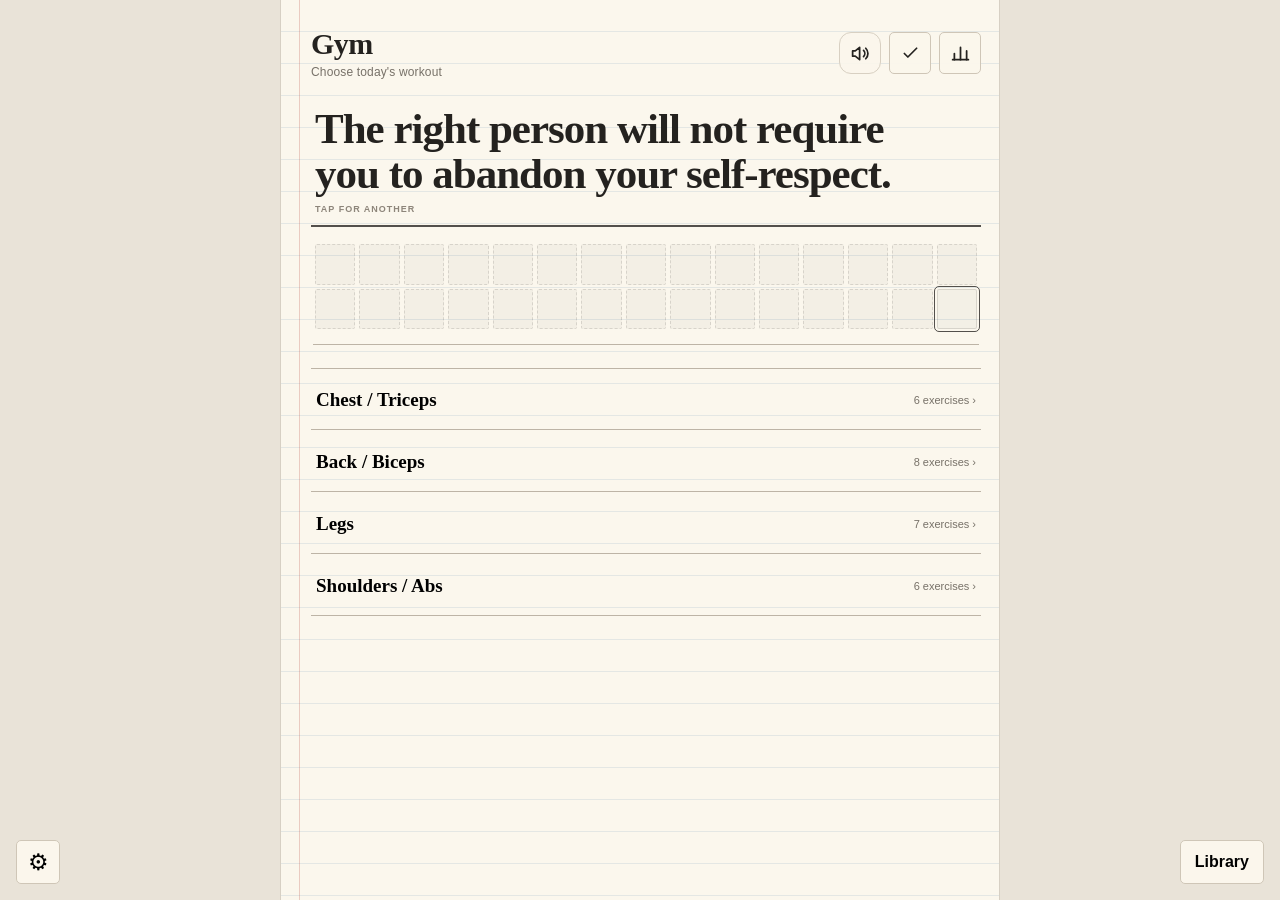
==== legacy.html @ 448a0364 "Preserve current app as legacy base" ====
<!DOCTYPE html>
<html lang="en">
<head>
  <link rel="apple-touch-icon" href="apple-touch-icon.png">
  <meta charset="UTF-8" />
  <meta name="viewport" content="width=device-width, initial-scale=1, viewport-fit=cover" />
  <meta name="apple-mobile-web-app-capable" content="yes" />
  <meta name="apple-mobile-web-app-status-bar-style" content="default" />
  <meta name="theme-color" content="#f7f1e5" />
  <title>Gym Tracker</title>
  <style>
    :root {
      --bg: #f5f5f7;
      --card: #ffffff;
      --text: #171717;
      --muted: #757575;
      --line: #dedede;
      --accent: #171717;
      --soft: #f0f0f2;
      --danger: #b42318;
      --good: #166534;
      --good-bg: #f0fdf4;
      --warn-bg: #fff8e7;
      --warn: #8a5a00;
      --radius: 16px;
      --safe-bottom: env(safe-area-inset-bottom, 0px);
    }

    * { box-sizing: border-box; }
    html, body { margin: 0; min-height: 100%; background: var(--bg); color: var(--text); font-family: -apple-system, BlinkMacSystemFont, "Segoe UI", Roboto, Arial, sans-serif; }
    button, input { font: inherit; }
    button { -webkit-tap-highlight-color: transparent; }

    .app { width: min(100%, 720px); margin: 0 auto; min-height: 100vh; padding: 24px 16px calc(96px + var(--safe-bottom)); }
    .header { display: flex; align-items: center; gap: 12px; margin-bottom: 22px; }
    .header h1 { font-size: 28px; line-height: 1.1; margin: 0; font-weight: 750; letter-spacing: -0.5px; }
    .back-btn { border: 0; background: transparent; width: 40px; height: 40px; padding: 0; border-radius: 12px; font-size: 27px; cursor: pointer; }
    .subtitle { color: var(--muted); margin: 5px 0 0; font-size: 14px; }

    .day-list { display: grid; grid-template-columns: 1fr; gap: 12px; }
    .day-btn { width: 100%; min-height: 72px; border: 1px solid var(--line); background: var(--card); border-radius: var(--radius); padding: 18px; text-align: left; cursor: pointer; box-shadow: 0 1px 2px rgba(0,0,0,.035); display: flex; justify-content: space-between; align-items: center; gap: 12px; }
    .day-btn:active { transform: scale(.995); }
    .day-name { font-size: 18px; font-weight: 700; }
    .day-count { font-size: 13px; color: var(--muted); white-space: nowrap; }

    .exercise-card { background: var(--card); border: 1px solid var(--line); border-radius: var(--radius); margin-bottom: 14px; overflow: hidden; box-shadow: 0 1px 2px rgba(0,0,0,.03); }
    .exercise-head { padding: 14px 14px 10px; display: flex; justify-content: space-between; align-items: flex-start; gap: 10px; }
    .exercise-title { font-weight: 750; font-size: 16px; }
    .exercise-meta { color: var(--muted); font-size: 12px; margin-top: 4px; line-height: 1.35; }
    .info-btn { border: 1px solid var(--line); background: #fafafa; color: var(--text); width: 32px; height: 32px; border-radius: 10px; font-weight: 750; cursor: pointer; flex: 0 0 auto; }

    .suggestion { margin: 0 12px 12px; border-radius: 12px; padding: 10px 11px; border: 1px solid #d9e6dc; background: var(--good-bg); }
    .suggestion.warn { background: var(--warn-bg); border-color: #f0dfad; }
    .suggestion-title { font-size: 11px; text-transform: uppercase; letter-spacing: .35px; font-weight: 800; color: var(--good); margin-bottom: 4px; }
    .suggestion.warn .suggestion-title { color: var(--warn); }
    .suggestion-main { font-size: 14px; font-weight: 750; line-height: 1.35; }
    .suggestion-note { font-size: 12px; color: var(--muted); margin-top: 4px; line-height: 1.35; }

    .last-session { margin: -2px 12px 10px; display: flex; align-items: center; gap: 7px; min-width: 0; }
    .last-session-label { flex: 0 0 auto; color: var(--muted); font-size: 10px; font-weight: 750; white-space: nowrap; }
    .last-session-sets { display: flex; gap: 5px; min-width: 0; overflow-x: auto; scrollbar-width: none; padding: 1px 0; }
    .last-session-sets::-webkit-scrollbar { display: none; }
    .last-set-chip { flex: 0 0 auto; display: inline-flex; align-items: center; gap: 4px; min-height: 25px; padding: 3px 7px; border: 1px solid var(--line); border-radius: 8px; background: #fafafa; font-size: 11px; color: #555; white-space: nowrap; }
    .last-set-number { color: var(--muted); font-size: 9px; font-weight: 800; }
    .last-set-value { font-weight: 700; color: var(--text); }
    .last-mini-flag { font-size: 8px; font-weight: 850; color: var(--muted); }
    .last-mini-flag.failure { color: var(--accent); }
    .last-mini-flag.dropset { color: #555; }

    .set-table { width: 100%; border-collapse: collapse; table-layout: fixed; }
    .set-table th, .set-table td { border-top: 1px solid var(--line); padding: 8px 6px; text-align: center; vertical-align: middle; }
    .set-table th { color: var(--muted); font-size: 11px; font-weight: 650; background: #fafafa; text-transform: uppercase; letter-spacing: .3px; }
    .set-number { width: 44px; color: var(--muted); font-size: 14px; }
    .flags-col { width: 118px; }
    .set-input { width: 100%; min-width: 0; height: 39px; border: 1px solid var(--line); border-radius: 10px; background: #fff; padding: 7px 8px; text-align: center; outline: none; font-size: 16px; }
    .set-input:focus { border-color: #8c8c8c; }
    .set-flags { display: flex; justify-content: center; gap: 5px; }
    .flag-btn { width: 42px; height: 36px; border-radius: 10px; border: 1px solid var(--line); background: white; color: var(--muted); font-size: 11px; font-weight: 800; cursor: pointer; padding: 0; }
    .flag-btn.active { background: var(--accent); border-color: var(--accent); color: white; }
    .dropset-btn.active { background: #555; border-color: #555; }
    .exercise-footer { display: flex; gap: 8px; padding: 10px 12px 12px; border-top: 1px solid var(--line); }
    .add-set-btn { border: 1px solid var(--line); background: #fafafa; border-radius: 11px; padding: 9px 12px; font-weight: 700; cursor: pointer; }
    .remove-set-btn { border: 0; background: transparent; color: var(--muted); border-radius: 10px; padding: 9px 10px; cursor: pointer; }

    .finish-btn { width: 100%; border: 0; background: var(--accent); color: white; border-radius: 14px; min-height: 50px; font-weight: 800; margin: 4px 0 16px; cursor: pointer; }
    .finish-note { text-align: center; color: var(--muted); font-size: 12px; margin: -6px 8px 16px; }

    .settings-fab { position: fixed; left: max(16px, env(safe-area-inset-left)); bottom: calc(16px + var(--safe-bottom)); width: 48px; height: 48px; border-radius: 15px; border: 1px solid var(--line); background: rgba(255,255,255,.94); backdrop-filter: blur(8px); font-size: 23px; cursor: pointer; box-shadow: 0 4px 18px rgba(0,0,0,.08); z-index: 20; }
    .library-fab { position: fixed; right: max(16px, env(safe-area-inset-right)); bottom: calc(16px + var(--safe-bottom)); height: 48px; border-radius: 15px; border: 1px solid var(--line); background: rgba(255,255,255,.94); backdrop-filter: blur(8px); padding: 0 14px; font-weight: 750; cursor: pointer; box-shadow: 0 4px 18px rgba(0,0,0,.08); z-index: 20; }

    .modal-backdrop { position: fixed; inset: 0; background: rgba(0,0,0,.28); display: none; align-items: flex-end; justify-content: center; z-index: 50; }
    .modal-backdrop.open { display: flex; }
    .modal { width: min(100%, 720px); max-height: 88vh; overflow: auto; background: var(--bg); border-radius: 24px 24px 0 0; padding: 18px 16px calc(24px + var(--safe-bottom)); box-shadow: 0 -8px 30px rgba(0,0,0,.16); }
    .modal-head { display: flex; justify-content: space-between; align-items: center; gap: 12px; margin-bottom: 16px; }
    .modal h2 { margin: 0; font-size: 22px; }
    .close-btn { border: 1px solid var(--line); background: white; width: 38px; height: 38px; border-radius: 12px; font-size: 20px; cursor: pointer; }

    .settings-card { background: white; border: 1px solid var(--line); border-radius: var(--radius); padding: 12px; margin-bottom: 12px; }
    .settings-row { display: flex; gap: 8px; align-items: center; margin-bottom: 8px; }
    .settings-row:last-child { margin-bottom: 0; }
    .settings-input { flex: 1; min-width: 0; height: 42px; border: 1px solid var(--line); border-radius: 11px; padding: 8px 10px; font-size: 16px; outline: none; }
    .settings-number { width: 82px; flex: 0 0 82px; }
    .small-btn, .primary-btn, .danger-btn { border-radius: 11px; min-height: 40px; padding: 8px 12px; cursor: pointer; font-weight: 700; }
    .small-btn { border: 1px solid var(--line); background: #fafafa; }
    .primary-btn { width: 100%; border: 0; background: var(--accent); color: white; margin-top: 4px; }
    .danger-btn { border: 1px solid #f0c7c2; color: var(--danger); background: #fff7f6; }
    .exercise-settings { margin-left: 12px; padding-left: 12px; border-left: 2px solid #ededed; margin-top: 8px; }
    .section-label { color: var(--muted); font-size: 12px; font-weight: 700; margin: 10px 0 7px; text-transform: uppercase; letter-spacing: .35px; }
    .empty { background: white; border: 1px dashed #cfcfcf; border-radius: var(--radius); text-align: center; color: var(--muted); padding: 30px 18px; }

    .library-search { width: 100%; height: 44px; border: 1px solid var(--line); border-radius: 12px; background: white; padding: 9px 12px; font-size: 16px; margin-bottom: 12px; outline: none; }
    .library-list { display: grid; gap: 8px; }
    .library-item { border: 1px solid var(--line); background: white; border-radius: 13px; padding: 12px; cursor: pointer; text-align: left; }
    .library-item-name { font-weight: 750; font-size: 15px; }
    .library-item-meta { color: var(--muted); font-size: 12px; margin-top: 3px; line-height: 1.35; }
    .detail-card { background: white; border: 1px solid var(--line); border-radius: var(--radius); padding: 14px; margin-bottom: 10px; }
    .detail-label { color: var(--muted); font-size: 11px; font-weight: 800; text-transform: uppercase; letter-spacing: .35px; margin-bottom: 4px; }
    .detail-value { font-size: 15px; line-height: 1.4; }
    .evidence-note { color: var(--muted); font-size: 12px; line-height: 1.45; margin-top: 8px; }

    .exercise-actions { display: flex; gap: 6px; flex: 0 0 auto; }
    .chart-btn { border: 1px solid var(--line); background: #fafafa; color: var(--text); height: 32px; border-radius: 10px; font-weight: 750; cursor: pointer; padding: 0 9px; font-size: 12px; }
    .strength-stats { display: grid; grid-template-columns: repeat(3, 1fr); gap: 8px; margin-bottom: 12px; }
    .strength-stat { background: white; border: 1px solid var(--line); border-radius: 13px; padding: 10px; min-width: 0; }
    .strength-stat-label { color: var(--muted); font-size: 10px; font-weight: 800; text-transform: uppercase; letter-spacing: .3px; margin-bottom: 4px; }
    .strength-stat-value { font-size: 18px; font-weight: 800; line-height: 1.15; }
    .strength-stat-sub { color: var(--muted); font-size: 11px; margin-top: 3px; }
    .strength-positive { color: var(--good); }
    .strength-negative { color: var(--danger); }
    .chart-card { background: white; border: 1px solid var(--line); border-radius: var(--radius); padding: 12px; overflow: hidden; }
    .chart-wrap { width: 100%; overflow: hidden; }
    .strength-svg { width: 100%; height: auto; display: block; }
    .chart-grid { stroke: #e8e8e8; stroke-width: 1; }
    .chart-axis-text { fill: #777; font-size: 11px; }
    .chart-line { fill: none; stroke: #171717; stroke-width: 3; stroke-linecap: round; stroke-linejoin: round; }
    .chart-dot { fill: #fff; stroke: #171717; stroke-width: 2.5; }
    .chart-dot.latest { fill: #171717; }
    .chart-note { color: var(--muted); font-size: 12px; line-height: 1.45; margin-top: 10px; }
    .history-mini { margin-top: 10px; display: grid; gap: 6px; }
    .history-row { display: flex; justify-content: space-between; gap: 10px; font-size: 12px; border-top: 1px solid #ededed; padding-top: 7px; }
    .history-row span:last-child { font-weight: 700; text-align: right; }

    .home-header { justify-content: space-between; }
    .home-actions { display: flex; align-items: center; gap: 8px; flex: 0 0 auto; }
    .home-icon-btn, .volume-icon-btn { flex: 0 0 auto; width: 42px; height: 42px; border: 1px solid var(--line); background: var(--card); border-radius: 12px; display: inline-flex; align-items: center; justify-content: center; cursor: pointer; color: var(--text); padding: 0; box-shadow: 0 1px 2px rgba(0,0,0,.035); }
    .home-icon-btn svg, .volume-icon-btn svg { width: 21px; height: 21px; display: block; }
    .quote-stage { min-height: 230px; display: flex; align-items: center; justify-content: center; text-align: center; padding: 28px 18px 24px; border: 1px solid var(--line); background: white; border-radius: var(--radius); }
    .quote-text { margin: 0; max-width: 520px; font-size: clamp(24px, 7vw, 38px); line-height: 1.08; font-weight: 850; letter-spacing: -1px; }
    .quote-controls { display: grid; grid-template-columns: 1fr; gap: 8px; margin-top: 10px; }
    .quote-hint { color: var(--muted); font-size: 11px; line-height: 1.4; text-align: center; margin-top: 9px; padding: 0 10px; }

    .home-quote { margin: 2px 2px 24px; padding: 10px 4px 2px; text-align: left; cursor: pointer; user-select: none; -webkit-tap-highlight-color: transparent; }
    .home-quote-text { margin: 0; max-width: 650px; font-size: clamp(27px, 7.5vw, 42px); line-height: 1.03; font-weight: 860; letter-spacing: -1.25px; text-wrap: balance; }
    .home-quote-hint { margin-top: 9px; color: var(--muted); font-size: 10px; font-weight: 700; text-transform: uppercase; letter-spacing: .75px; }
    .home-quote:active .home-quote-text { opacity: .7; }
    .week-nav { display: grid; grid-template-columns: 40px 1fr 40px; align-items: center; gap: 8px; margin-bottom: 12px; }
    .week-nav-btn { width: 40px; height: 38px; border: 1px solid var(--line); background: white; border-radius: 11px; cursor: pointer; font-size: 20px; }
    .week-nav-btn:disabled { opacity: .3; cursor: default; }
    .week-label { text-align: center; min-width: 0; }
    .week-label-main { font-size: 14px; font-weight: 800; }
    .week-label-sub { color: var(--muted); font-size: 11px; margin-top: 2px; }
    .volume-grid { display: grid; grid-template-columns: repeat(2, minmax(0, 1fr)); gap: 8px; }
    .volume-card { background: white; border: 1px solid var(--line); border-radius: 13px; padding: 11px 12px; min-width: 0; }
    .volume-muscle { color: var(--muted); font-size: 11px; font-weight: 750; white-space: nowrap; overflow: hidden; text-overflow: ellipsis; }
    .volume-value { font-size: 24px; font-weight: 800; letter-spacing: -.4px; margin-top: 3px; line-height: 1; }
    .volume-unit { color: var(--muted); font-size: 10px; font-weight: 650; margin-left: 3px; }
    .volume-bar { height: 5px; border-radius: 999px; background: #ededed; overflow: hidden; margin-top: 9px; }
    .volume-bar-fill { height: 100%; border-radius: inherit; background: var(--accent); }
    .volume-note { color: var(--muted); font-size: 11px; line-height: 1.4; margin-top: 11px; padding: 0 2px; }

    .picker-actions { display: grid; grid-template-columns: 1fr 1fr; gap: 8px; margin-top: 8px; }

    @media (min-width: 600px) { .day-list { grid-template-columns: repeat(2, 1fr); } }
  

    /* V11 — minimal notepad theme */
    :root {
      --bg: #e9e3d8;
      --paper: #fbf7ed;
      --card: rgba(251, 247, 237, .90);
      --text: #24221f;
      --muted: #777168;
      --line: #d8d0c2;
      --rule: rgba(113, 151, 184, .17);
      --margin-line: rgba(191, 92, 80, .28);
      --accent: #25231f;
      --soft: rgba(50, 47, 42, .045);
      --good-bg: rgba(78, 120, 85, .07);
      --warn-bg: rgba(170, 123, 44, .08);
      --radius: 6px;
    }

    html, body {
      background: var(--bg);
      color: var(--text);
      font-family: -apple-system, BlinkMacSystemFont, "Segoe UI", Arial, sans-serif;
    }

    body { background-image: none; }

    .app {
      position: relative;
      background-color: var(--paper);
      background-image: repeating-linear-gradient(
        to bottom,
        transparent 0,
        transparent 31px,
        var(--rule) 31px,
        var(--rule) 32px
      );
      border-left: 1px solid #d7d0c4;
      border-right: 1px solid #d7d0c4;
      padding: 27px 18px calc(94px + var(--safe-bottom)) 30px;
      box-shadow: none;
    }

    .app::before {
      content: "";
      position: absolute;
      top: 0;
      bottom: 0;
      left: 18px;
      width: 1px;
      background: var(--margin-line);
      pointer-events: none;
    }

    .header { margin-bottom: 20px; }
    .header h1 {
      font-family: Georgia, "Times New Roman", serif;
      font-size: 30px;
      font-weight: 700;
      letter-spacing: -.6px;
    }
    .subtitle { font-size: 12px; letter-spacing: .15px; }

    .back-btn {
      width: 34px;
      height: 34px;
      border-radius: 3px;
      font-size: 24px;
    }

    .home-icon-btn, .volume-icon-btn,
    .settings-fab, .library-fab {
      background: rgba(251,247,237,.96);
      border: 1px solid #cfc6b7;
      border-radius: 5px;
      box-shadow: none;
      backdrop-filter: none;
    }

    .settings-fab, .library-fab { height: 44px; }
    .settings-fab { width: 44px; }

    .home-quote {
      margin: 0 0 25px;
      padding: 8px 4px 11px;
      border-bottom: 2px solid rgba(36,34,31,.78);
    }
    .home-quote-text {
      font-family: Georgia, "Times New Roman", serif;
      font-size: clamp(28px, 7.5vw, 43px);
      font-weight: 700;
      line-height: 1.04;
      letter-spacing: -1px;
    }
    .home-quote-hint {
      margin-top: 8px;
      color: #8d857a;
      font-size: 9px;
      letter-spacing: 1px;
    }

    .day-list { gap: 0; }
    .day-btn {
      min-height: 62px;
      background: transparent;
      border: 0;
      border-bottom: 1px solid #bdb4a6;
      border-radius: 0;
      padding: 14px 5px 12px;
      box-shadow: none;
    }
    .day-btn:first-child { border-top: 1px solid #bdb4a6; }
    .day-name {
      font-family: Georgia, "Times New Roman", serif;
      font-size: 19px;
      font-weight: 700;
    }
    .day-count { font-size: 11px; }

    .exercise-card {
      background: rgba(251,247,237,.72);
      border: 0;
      border-top: 1px solid #aaa193;
      border-bottom: 1px solid #aaa193;
      border-radius: 0;
      margin-bottom: 19px;
      box-shadow: none;
      overflow: visible;
    }
    .exercise-head { padding: 12px 4px 8px; }
    .exercise-title {
      font-family: Georgia, "Times New Roman", serif;
      font-size: 18px;
      font-weight: 700;
    }
    .exercise-meta { font-size: 11px; }
    .exercise-actions { gap: 4px; }
    .info-btn, .chart-btn {
      background: transparent;
      border: 1px solid #c9c0b2;
      border-radius: 4px;
      height: 30px;
      box-shadow: none;
    }
    .info-btn { width: 30px; }

    .suggestion {
      margin: 0 4px 10px;
      padding: 8px 9px;
      border-radius: 3px;
      border: 0;
      border-left: 2px solid rgba(55,101,62,.55);
      background: var(--good-bg);
    }
    .suggestion.warn {
      border-color: rgba(150,101,25,.55);
      background: var(--warn-bg);
    }
    .suggestion-title { font-size: 9px; letter-spacing: .65px; }
    .suggestion-main { font-size: 13px; }
    .suggestion-note { font-size: 11px; }

    .last-session { margin: 0 4px 8px; }
    .last-session-label { font-size: 9px; }
    .last-set-chip {
      min-height: 22px;
      padding: 2px 5px;
      border: 0;
      border-bottom: 1px solid #c7beaf;
      border-radius: 0;
      background: transparent;
      font-size: 10px;
    }

    .set-table { background: rgba(251,247,237,.46); }
    .set-table th, .set-table td {
      border-top: 1px solid #d8d0c2;
      padding: 7px 5px;
    }
    .set-table th {
      background: transparent;
      color: #81796e;
      font-size: 9px;
      letter-spacing: .7px;
    }
    .set-number { font-family: Georgia, serif; }
    .set-input {
      height: 35px;
      border: 0;
      border-bottom: 1px solid #91887b;
      border-radius: 0;
      background: transparent;
      padding: 4px 5px 2px;
      font-family: Georgia, "Times New Roman", serif;
      font-size: 17px;
    }
    .set-input:focus {
      border-color: var(--accent);
      background: rgba(255,255,255,.28);
    }
    .flag-btn {
      width: 38px;
      height: 32px;
      border-radius: 4px;
      border: 1px solid #bfb6a8;
      background: transparent;
      color: #6f685f;
      font-size: 10px;
    }
    .flag-btn.active { background: var(--accent); color: var(--paper); }
    .dropset-btn.active { background: #696258; border-color: #696258; }

    .exercise-footer {
      padding: 8px 4px 10px;
      border-top: 1px solid #d8d0c2;
    }
    .add-set-btn, .remove-set-btn {
      border-radius: 3px;
      background: transparent;
      font-size: 12px;
    }
    .add-set-btn { border: 1px solid #bfb6a8; }

    .finish-btn {
      min-height: 46px;
      border-radius: 3px;
      background: var(--accent);
      font-family: Georgia, "Times New Roman", serif;
      font-size: 16px;
      letter-spacing: .2px;
    }

    .modal-backdrop { background: rgba(42,38,33,.34); }
    .modal {
      background-color: var(--paper);
      background-image: repeating-linear-gradient(
        to bottom,
        transparent 0,
        transparent 31px,
        var(--rule) 31px,
        var(--rule) 32px
      );
      border-radius: 8px 8px 0 0;
      box-shadow: 0 -3px 18px rgba(46,40,34,.14);
    }
    .modal h2 {
      font-family: Georgia, "Times New Roman", serif;
      font-weight: 700;
    }
    .close-btn, .week-nav-btn {
      border-radius: 4px;
      background: rgba(251,247,237,.9);
      border-color: #c4baab;
    }

    .settings-card, .library-item, .detail-card,
    .strength-stat, .chart-card, .volume-card, .empty {
      background: rgba(251,247,237,.80);
      border: 1px solid #cfc6b7;
      border-radius: 4px;
      box-shadow: none;
    }

    .settings-input, .library-search {
      border: 0;
      border-bottom: 1px solid #91887b;
      border-radius: 0;
      background: rgba(255,255,255,.18);
    }
    .small-btn, .primary-btn, .danger-btn {
      border-radius: 3px;
      box-shadow: none;
    }
    .small-btn { background: transparent; border-color: #bfb6a8; }
    .primary-btn { background: var(--accent); }
    .danger-btn { background: rgba(180,35,24,.035); }

    .library-list { gap: 6px; }
    .library-item { border-left: 3px solid #bcb3a5; }
    .library-item-name { font-family: Georgia, "Times New Roman", serif; }

    .strength-stat-value, .volume-value {
      font-family: Georgia, "Times New Roman", serif;
    }
    .chart-grid { stroke: #d8d0c2; }
    .chart-line { stroke: #302d29; stroke-width: 2.25; }
    .chart-dot { fill: var(--paper); stroke: #302d29; }
    .chart-dot.latest { fill: #302d29; }
    .volume-bar { background: #ddd4c7; border-radius: 1px; }
    .volume-bar-fill { border-radius: 1px; background: #302d29; }

    .quote-stage {
      min-height: 210px;
      background: rgba(251,247,237,.54);
      border: 0;
      border-top: 1px solid #aaa193;
      border-bottom: 1px solid #aaa193;
      border-radius: 0;
    }
    .quote-text {
      font-family: Georgia, "Times New Roman", serif;
      font-weight: 700;
    }

    @media (min-width: 600px) {
      .day-list { grid-template-columns: 1fr; }
    }


    /* V12 — habits */
    .habit-home-grid {
      display: grid;
      grid-template-columns: repeat(15, minmax(0, 1fr));
      gap: 4px;
      margin: -8px 2px 23px;
      padding: 0 2px 15px;
      border-bottom: 1px solid #bdb4a6;
    }
    .habit-day-square {
      appearance: none;
      -webkit-appearance: none;
      width: 100%;
      aspect-ratio: 1;
      min-width: 0;
      padding: 0;
      border: 1px solid rgba(79,73,65,.16);
      border-radius: 2px;
      cursor: pointer;
      background: rgba(46,74,52,.04);
    }
    .habit-day-square.level-0 { background: rgba(46,74,52,.035); }
    .habit-day-square.level-1 { background: rgba(46,74,52,.20); }
    .habit-day-square.level-2 { background: rgba(46,74,52,.38); }
    .habit-day-square.level-3 { background: rgba(46,74,52,.59); }
    .habit-day-square.level-4 { background: rgba(46,74,52,.84); }
    .habit-day-square.no-habits { background: rgba(36,34,31,.035); border-style: dashed; }
    .habit-day-square.today { outline: 1px solid rgba(36,34,31,.78); outline-offset: 2px; }
    .habit-day-square:active { transform: scale(.92); }

    .habit-date-nav {
      display: grid;
      grid-template-columns: 38px 1fr 38px;
      align-items: center;
      gap: 8px;
      margin-bottom: 13px;
    }
    .habit-date-btn {
      width: 38px;
      height: 36px;
      border: 1px solid #c4baab;
      border-radius: 4px;
      background: rgba(251,247,237,.85);
      font-size: 20px;
      cursor: pointer;
    }
    .habit-date-btn:disabled { opacity: .28; cursor: default; }
    .habit-date-label { text-align: center; }
    .habit-date-main { font-family: Georgia, "Times New Roman", serif; font-weight: 700; font-size: 16px; }
    .habit-date-sub { color: var(--muted); font-size: 10px; margin-top: 2px; }
    .habit-progress-line {
      display: flex;
      align-items: center;
      justify-content: space-between;
      gap: 10px;
      padding: 7px 1px 9px;
      border-bottom: 1px solid #bdb4a6;
      color: var(--muted);
      font-size: 11px;
    }
    .habit-progress-line strong { color: var(--text); font-size: 12px; }
    .habit-checklist { display: grid; gap: 0; margin: 4px 0 16px; }
    .habit-check-row {
      display: flex;
      align-items: center;
      gap: 11px;
      min-height: 51px;
      border-bottom: 1px solid #cfc6b7;
      padding: 7px 2px;
      cursor: pointer;
    }
    .habit-check-row input {
      appearance: none;
      -webkit-appearance: none;
      width: 22px;
      height: 22px;
      flex: 0 0 22px;
      border: 1.5px solid #756e64;
      border-radius: 2px;
      background: transparent;
      display: grid;
      place-items: center;
      cursor: pointer;
    }
    .habit-check-row input:checked { background: #2e4a34; border-color: #2e4a34; }
    .habit-check-row input:checked::after { content: "✓"; color: var(--paper); font-size: 15px; font-weight: 800; line-height: 1; }
    .habit-check-name { font-family: Georgia, "Times New Roman", serif; font-size: 17px; }
    .habit-check-row.done .habit-check-name { text-decoration: line-through; color: var(--muted); }
    .habit-empty { color: var(--muted); font-size: 13px; padding: 18px 2px; border-bottom: 1px solid #cfc6b7; }
    .habit-manage-toggle { width: 100%; margin-top: 4px; }
    .habit-manage { display: none; margin-top: 12px; padding-top: 7px; border-top: 1px solid #bdb4a6; }
    .habit-manage.open { display: block; }
    .habit-edit-row { display: grid; grid-template-columns: 1fr auto; gap: 8px; align-items: center; margin-bottom: 8px; }
    .habit-edit-input {
      min-width: 0;
      height: 39px;
      border: 0;
      border-bottom: 1px solid #91887b;
      background: rgba(255,255,255,.16);
      padding: 6px 4px;
      font-size: 15px;
      outline: none;
    }
    .habit-delete-btn {
      height: 36px;
      border: 0;
      background: transparent;
      color: var(--danger);
      padding: 0 6px;
      cursor: pointer;
      font-size: 12px;
    }
    .habit-add-row { display: grid; grid-template-columns: 1fr auto; gap: 8px; margin-top: 12px; }
    .habit-add-btn { min-height: 39px; margin: 0; width: auto; padding-inline: 14px; }

    @media (max-width: 380px) {
      .habit-home-grid { gap: 3px; }
    }


    /* V13 — calm sound */
    .sound-icon-btn {
      flex: 0 0 auto;
      width: 42px;
      height: 42px;
      border: 1px solid var(--line);
      background: var(--card);
      border-radius: 12px;
      display: inline-flex;
      align-items: center;
      justify-content: center;
      cursor: pointer;
      color: var(--text);
      padding: 0;
      transition: background .15s ease, color .15s ease, border-color .15s ease;
    }
    .sound-icon-btn svg { width: 21px; height: 21px; display: block; }
    .sound-icon-btn.active {
      background: var(--text);
      color: var(--paper);
      border-color: var(--text);
    }
    .sound-settings-card {
      border-top: 1px solid #bdb4a6;
      border-bottom: 1px solid #bdb4a6;
      padding: 10px 0 12px;
      margin-bottom: 18px;
    }
    .sound-settings-title { font-size: 14px; font-weight: 800; margin-bottom: 4px; }
    .sound-settings-note { color: var(--muted); font-size: 11px; line-height: 1.45; margin: 5px 0 10px; }
    .sound-mode-select {
      width: 100%;
      min-height: 42px;
      border: 0;
      border-bottom: 1px solid #91887b;
      border-radius: 0;
      background: rgba(255,255,255,.12);
      color: var(--text);
      font-size: 15px;
      padding: 7px 4px;
      outline: none;
    }
    .sound-state-note {
      margin-top: 8px;
      color: var(--muted);
      font-size: 10px;
      line-height: 1.4;
    }

</style>
</head>
<body>
  <main class="app" id="app"></main>
  <button class="settings-fab" id="settingsFab" aria-label="Settings" title="Settings">⚙</button>
  <button class="library-fab" id="libraryFab" aria-label="Exercise library">Library</button>

  <div class="modal-backdrop" id="settingsBackdrop">
    <section class="modal" role="dialog" aria-modal="true" aria-label="Workout settings">
      <div class="modal-head"><h2>Edit workouts</h2><button class="close-btn" id="closeSettings" aria-label="Close settings">×</button></div>
      <div id="settingsContent"></div>
      <button class="primary-btn" id="addDayBtn">+ Add workout day</button>
    </section>
  </div>

  <div class="modal-backdrop" id="libraryBackdrop">
    <section class="modal" role="dialog" aria-modal="true" aria-label="Exercise library">
      <div class="modal-head"><h2 id="libraryTitle">Exercise library</h2><button class="close-btn" id="closeLibrary" aria-label="Close library">×</button></div>
      <div id="libraryContent"></div>
    </section>
  </div>

  <div class="modal-backdrop" id="strengthBackdrop">
    <section class="modal" role="dialog" aria-modal="true" aria-label="Strength progress">
      <div class="modal-head"><h2 id="strengthTitle">Strength progress</h2><button class="close-btn" id="closeStrength" aria-label="Close strength chart">×</button></div>
      <div id="strengthContent"></div>
    </section>
  </div>

  <div class="modal-backdrop" id="volumeBackdrop">
    <section class="modal" role="dialog" aria-modal="true" aria-label="Weekly muscle sets">
      <div class="modal-head"><h2>Weekly sets</h2><button class="close-btn" id="closeVolume" aria-label="Close weekly sets">×</button></div>
      <div id="volumeContent"></div>
    </section>
  </div>



  <div class="modal-backdrop" id="habitsBackdrop">
    <section class="modal" role="dialog" aria-modal="true" aria-label="Habits">
      <div class="modal-head"><h2>Habits</h2><button class="close-btn" id="closeHabits" aria-label="Close habits">×</button></div>
      <div id="habitsContent"></div>
    </section>
  </div>

  <div class="modal-backdrop" id="quoteBackdrop">
    <section class="modal" role="dialog" aria-modal="true" aria-label="Motivation">
      <div class="modal-head"><h2>Get your head right</h2><button class="close-btn" id="closeQuote" aria-label="Close motivation">×</button></div>
      <div class="quote-stage"><p class="quote-text" id="quoteText"></p></div>
      <div class="quote-controls"><button class="primary-btn" id="newQuoteBtn">Another one</button></div>
      <div class="quote-hint">No speeches. Just the reminder you needed.</div>
    </section>
  </div>

  <script>
    const STORAGE_KEY = 'simpleGymTracker_v1';

    // Practical hypertrophy working ranges. These are not claimed to be unique physiological optima.
    // The ranges are deliberately narrower than the full evidence-supported hypertrophy spectrum so
    // that progression is easier to track and technique/fatigue remain manageable for each exercise.
    const EXERCISE_LIBRARY = [
      {id:'bench_press',name:'Bench Press',aliases:['Barbell Bench Press'],category:'Chest',min:6,max:10,increment:2.5,primary:['Pectoralis major'],secondary:['Triceps brachii','Anterior deltoid'],note:'Stable heavy compound. Use controlled full ROM and keep most sets just short of failure.'},
      {id:'incline_barbell_press',name:'Incline Barbell Press',category:'Chest',min:6,max:10,increment:2.5,primary:['Clavicular pectoralis major (upper chest)'],secondary:['Anterior deltoid','Triceps brachii'],note:'Incline pressing biases the clavicular region of the chest while still heavily involving triceps and front delts.'},
      {id:'db_bench',name:'Dumbbell Bench Press',category:'Chest',min:6,max:12,increment:2.5,primary:['Pectoralis major'],secondary:['Triceps brachii','Anterior deltoid'],note:'A stable compound press with a large usable ROM.'},
      {id:'incline_db_press',name:'Incline Dumbbell Press',category:'Chest',min:6,max:12,increment:2.5,primary:['Clavicular pectoralis major (upper chest)'],secondary:['Anterior deltoid','Triceps brachii'],note:'Good chest-focused compound with freedom to use a comfortable arm path.'},
      {id:'machine_chest_press',name:'Machine Chest Press',category:'Chest',min:8,max:15,increment:5,primary:['Pectoralis major'],secondary:['Triceps brachii','Anterior deltoid'],note:'High stability makes moderate and higher reps practical with low balance demands.'},
      {id:'smith_bench',name:'Smith Machine Bench Press',category:'Chest',min:6,max:12,increment:2.5,primary:['Pectoralis major'],secondary:['Triceps brachii','Anterior deltoid'],note:'Stable pressing variation that makes close-to-failure work easier to control.'},
      {id:'cable_fly',name:'Cable Fly',category:'Chest',min:10,max:20,increment:2.5,primary:['Pectoralis major'],secondary:['Anterior deltoid'],note:'Isolation-style chest work; higher reps are practical because systemic fatigue is low.'},
      {id:'pec_deck',name:'Pec Deck',category:'Chest',min:10,max:20,increment:5,primary:['Pectoralis major'],secondary:['Anterior deltoid'],note:'Very stable chest isolation exercise that is easy to take close to failure.'},
      {id:'db_fly',name:'Dumbbell Fly',category:'Chest',min:8,max:15,increment:2.5,primary:['Pectoralis major'],secondary:['Anterior deltoid'],note:'Use a controlled stretch and avoid forcing excessive shoulder range.'},
      {id:'incline_machine_press',name:'Incline Chest Press',aliases:['Incline Machine Chest Press'],category:'Chest',min:6,max:10,increment:5,primary:['Upper chest'],secondary:['Anterior deltoid','Triceps brachii'],note:'Stable upper-chest press. Use a comfortable incline and controlled full range.'},
      {id:'decline_cable_fly',name:'Decline Cable Fly',aliases:['High-to-Low Cable Fly'],category:'Chest',min:10,max:15,increment:2.5,primary:['Lower chest'],secondary:['Anterior deltoid'],note:'High-to-low cable path for lower-chest-focused isolation work. Keep the movement controlled and avoid turning it into a press.'},

      {id:'lat_pulldown',name:'Lat Pulldown',category:'Back',min:6,max:12,increment:5,primary:['Latissimus dorsi'],secondary:['Biceps brachii','Brachialis','Teres major','Mid/lower trapezius'],note:'Grip variations do not appear to radically change lat recruitment; choose a grip that is strong and comfortable.'},
      {id:'pull_up',name:'Pull-Up',category:'Back',min:5,max:10,increment:2.5,primary:['Latissimus dorsi'],secondary:['Biceps brachii','Brachialis','Teres major','Mid/lower trapezius'],note:'Excellent vertical pull. Add load once bodyweight reps are consistently at the top of the range.'},
      {id:'assisted_pullup',name:'Assisted Pull-Up',category:'Back',min:6,max:10,increment:5,loadType:'assistance',primary:['Latissimus dorsi'],secondary:['Biceps brachii','Brachialis','Teres major','Mid/lower trapezius'],note:'Progress by reducing assistance once all working sets reach the top of the rep range.'},
      {id:'chest_supported_row',name:'Chest-Supported Row',category:'Back',min:6,max:12,increment:2.5,primary:['Latissimus dorsi','Rhomboids','Middle trapezius'],secondary:['Posterior deltoid','Biceps brachii','Brachialis'],note:'Chest support reduces lower-back fatigue and makes the upper-back musculature easier to load hard.'},
      {id:'seated_row',name:'Seated Row',aliases:['Seated Cable Row'],category:'Back',min:6,max:12,increment:5,primary:['Latissimus dorsi','Rhomboids','Middle trapezius'],secondary:['Posterior deltoid','Biceps brachii','Brachialis'],note:'Use a controlled reach and pull without turning it into a lower-back movement.'},
      {id:'barbell_row',name:'Barbell Row',category:'Back',min:5,max:10,increment:2.5,primary:['Latissimus dorsi','Rhomboids','Middle trapezius'],secondary:['Posterior deltoid','Biceps brachii','Spinal erectors'],note:'Effective but more systemically fatiguing than chest-supported or machine rows.'},
      {id:'db_row',name:'One-Arm Dumbbell Row',category:'Back',min:6,max:12,increment:2.5,primary:['Latissimus dorsi','Rhomboids'],secondary:['Posterior deltoid','Biceps brachii','Middle trapezius'],note:'Useful unilateral row with a large range of motion.'},
      {id:'machine_row',name:'Machine Row',category:'Back',min:8,max:15,increment:5,primary:['Latissimus dorsi','Rhomboids','Middle trapezius'],secondary:['Posterior deltoid','Biceps brachii'],note:'High stability makes close-to-failure work practical.'},
      {id:'straight_arm_pd',name:'Straight-Arm Pulldown',category:'Back',min:10,max:20,increment:2.5,primary:['Latissimus dorsi'],secondary:['Teres major','Long head triceps (isometric/supporting)'],note:'Lat-focused shoulder-extension movement with little elbow-flexor limitation.'},
      {id:'cable_pullover',name:'Cable Pullover',category:'Back',min:10,max:20,increment:2.5,primary:['Latissimus dorsi'],secondary:['Teres major','Pectoralis major'],note:'Useful lat isolation-style movement when performed through a controlled stretch.'},
      {id:'close_grip_tbar_row',name:'Close-Grip T-Bar Row',category:'Back',min:6,max:10,increment:5,primary:['Latissimus dorsi','Rhomboids','Middle trapezius'],secondary:['Posterior deltoid','Biceps brachii','Brachialis'],note:'Heavy close-grip row for lats and upper back. Keep the torso stable and drive the elbows back.'},
      {id:'single_arm_cable_lat_row',name:'Single-Arm Cable Lat Row',category:'Back',min:10,max:15,increment:2.5,primary:['Latissimus dorsi'],secondary:['Rhomboids','Biceps brachii','Posterior deltoid'],note:'Unilateral lat-focused row. Keep the shoulder controlled and pull the elbow toward the hip.'},

      {id:'ohp',name:'Overhead Press',aliases:['Barbell Overhead Press'],category:'Shoulders',min:5,max:10,increment:2.5,primary:['Anterior deltoid'],secondary:['Lateral deltoid','Triceps brachii','Upper chest'],note:'Heavy compound shoulder press; front delts and triceps do most of the work.'},
      {id:'db_shoulder_press',name:'Dumbbell Shoulder Press',category:'Shoulders',min:6,max:12,increment:2.5,primary:['Anterior deltoid'],secondary:['Lateral deltoid','Triceps brachii'],note:'Good compound shoulder option with freedom to use a comfortable arm path.'},
      {id:'machine_shoulder_press',name:'Machine Shoulder Press',category:'Shoulders',min:8,max:15,increment:5,primary:['Anterior deltoid'],secondary:['Lateral deltoid','Triceps brachii'],note:'Stable option that is easy to push close to failure.'},
      {id:'db_lateral_raise',name:'Dumbbell Lateral Raise',category:'Shoulders',min:10,max:20,increment:1,primary:['Lateral deltoid'],secondary:['Anterior/posterior deltoid','Upper trapezius'],note:'Higher reps suit the small load increments and low systemic fatigue of lateral raises.'},
      {id:'cable_lateral_raise',name:'Cable Lateral Raise',category:'Shoulders',min:10,max:20,increment:1,primary:['Lateral deltoid'],secondary:['Anterior/posterior deltoid','Upper trapezius'],note:'Cable and dumbbell lateral raises have both produced similar lateral-delt growth in direct research.'},
      {id:'reverse_pec_deck',name:'Reverse Pec Deck',category:'Shoulders',min:10,max:20,increment:5,primary:['Posterior deltoid'],secondary:['Rhomboids','Middle trapezius'],note:'Stable rear-delt movement with low systemic fatigue.'},
      {id:'rear_delt_cable',name:'Rear Delt Cable Fly',category:'Shoulders',min:10,max:20,increment:2.5,primary:['Posterior deltoid'],secondary:['Rhomboids','Middle trapezius'],note:'Cable resistance is useful for controlled rear-delt work.'},

      {id:'barbell_curl',name:'Barbell Curl',category:'Biceps',min:6,max:12,increment:2.5,primary:['Biceps brachii','Brachialis'],secondary:['Brachioradialis','Forearm flexors'],note:'Simple heavy elbow-flexion movement.'},
      {id:'ez_curl',name:'EZ-Bar Curl',category:'Biceps',min:6,max:12,increment:2.5,primary:['Biceps brachii','Brachialis'],secondary:['Brachioradialis','Forearm flexors'],note:'Often more wrist-friendly than a straight bar while still allowing useful loading.'},
      {id:'db_curl',name:'Dumbbell Curl',aliases:['Biceps Curl'],category:'Biceps',min:8,max:15,increment:2.5,primary:['Biceps brachii','Brachialis'],secondary:['Brachioradialis','Forearm flexors'],note:'Flexible arm path and easy unilateral loading.'},
      {id:'incline_curl',name:'Incline Dumbbell Curl',category:'Biceps',min:8,max:15,increment:2.5,primary:['Biceps brachii'],secondary:['Brachialis','Brachioradialis'],note:'Places the shoulder behind the torso and loads the elbow flexors through a long range.'},
      {id:'preacher_curl',name:'Preacher Curl',category:'Biceps',min:8,max:15,increment:2.5,primary:['Biceps brachii','Brachialis'],secondary:['Brachioradialis'],note:'Very stable curl; regional growth can differ from other curl variations, so exercise variety can be useful.'},
      {id:'bayesian_curl',name:'Bayesian Cable Curl',category:'Biceps',min:10,max:20,increment:2.5,primary:['Biceps brachii'],secondary:['Brachialis','Brachioradialis'],note:'Cable setup can keep tension high with the arm behind the torso.'},
      {id:'hammer_curl',name:'Hammer Curl',category:'Biceps',min:8,max:15,increment:2.5,primary:['Brachialis','Brachioradialis'],secondary:['Biceps brachii'],note:'Neutral grip shifts more emphasis toward brachialis and brachioradialis.'},
      {id:'cable_curl',name:'Cable Curl',category:'Biceps',min:10,max:20,increment:2.5,primary:['Biceps brachii','Brachialis'],secondary:['Brachioradialis'],note:'Stable resistance and easy small load progressions.'},

      {id:'pushdown',name:'Triceps Pushdown',category:'Triceps',min:8,max:15,increment:2.5,primary:['Triceps brachii'],secondary:['Anconeus'],note:'Stable triceps isolation exercise; good for hard sets without much systemic fatigue.'},
      {id:'overhead_triceps',name:'Overhead Cable Triceps Extension',category:'Triceps',min:10,max:20,increment:2.5,primary:['Triceps brachii (especially long head)'],secondary:['Anconeus'],note:'Overhead elbow extension trains the long head at a longer muscle length and has shown greater triceps growth than neutral-arm extension in direct research.'},
      {id:'skullcrusher',name:'Skull Crusher',aliases:['Lying Triceps Extension'],category:'Triceps',min:8,max:15,increment:2.5,primary:['Triceps brachii'],secondary:['Anconeus'],note:'Use a controlled elbow path and a load that does not irritate the elbows.'},
      {id:'close_grip_bench',name:'Close-Grip Bench Press',category:'Triceps',min:6,max:10,increment:2.5,primary:['Triceps brachii'],secondary:['Pectoralis major','Anterior deltoid'],note:'Heavy triceps-focused press, although the chest and front delts still contribute.'},
      {id:'dip',name:'Dip',category:'Triceps',min:6,max:12,increment:2.5,primary:['Triceps brachii','Pectoralis major'],secondary:['Anterior deltoid'],note:'Torso angle and elbow path alter the relative chest/triceps contribution.'},
      {id:'assisted_triceps_dip',name:'Assisted Triceps Dip',aliases:['Assisted Dip'],category:'Triceps',min:8,max:12,increment:5,loadType:'assistance',primary:['Triceps brachii'],secondary:['Lower chest','Anterior deltoid'],note:'Use an upright torso and triceps-focused elbow path. Progress by reducing assistance, not increasing it.'},
      {id:'single_arm_pushdown',name:'Single-Arm Cable Pushdown',category:'Triceps',min:10,max:15,increment:2.5,primary:['Triceps brachii'],secondary:['Anconeus'],note:'Single-arm pushdown that is easy to standardise side-to-side. Keep the upper arm still.'},

      {id:'back_squat',name:'Squat',aliases:['Back Squat'],category:'Legs',min:5,max:10,increment:2.5,primary:['Quadriceps','Gluteus maximus'],secondary:['Adductors','Spinal erectors'],note:'Large compound movement. Full comfortable depth generally provides more complete muscular loading than deliberately shallow reps.'},
      {id:'front_squat',name:'Front Squat',category:'Legs',min:5,max:10,increment:2.5,primary:['Quadriceps','Gluteus maximus'],secondary:['Adductors','Spinal erectors','Upper back'],note:'Quad-focused squat pattern with substantial trunk demand.'},
      {id:'hack_squat',name:'Hack Squat',category:'Legs',min:6,max:12,increment:5,primary:['Quadriceps','Gluteus maximus'],secondary:['Adductors'],note:'Stable squat pattern that makes hard quad-focused sets easier to standardize.'},
      {id:'close_stance_hack',name:'Close-Stance Hack Squat',category:'Legs',min:8,max:12,increment:5,primary:['Quadriceps'],secondary:['Gluteus maximus','Adductors'],note:'Quad-biased hack squat setup. Use a stance and depth that are comfortable for your knees and hips.'},
      {id:'leg_press',name:'Leg Press',category:'Legs',min:8,max:15,increment:10,primary:['Quadriceps','Gluteus maximus'],secondary:['Adductors','Hamstrings'],note:'Highly stable lower-body compound; useful for high local effort with less balance demand.'},
      {id:'leg_extension',name:'Leg Extension',category:'Legs',min:10,max:20,increment:5,primary:['Quadriceps'],secondary:[],note:'Direct knee-extension work. Squats and leg extensions can produce different regional quadriceps growth, so both can have a place.'},
      {id:'bulgarian_split',name:'Bulgarian Split Squat',category:'Legs',min:6,max:12,increment:2.5,primary:['Quadriceps','Gluteus maximus'],secondary:['Adductors','Hamstrings'],note:'Unilateral compound that trains quads and glutes through a large range of motion.'},
      {id:'walking_lunge',name:'Walking Lunge',category:'Legs',min:8,max:15,increment:2.5,primary:['Quadriceps','Gluteus maximus'],secondary:['Adductors','Hamstrings'],note:'Count reps per leg consistently.'},
      {id:'smith_squat',name:'Smith Machine Squat',category:'Legs',min:6,max:12,increment:2.5,primary:['Quadriceps','Gluteus maximus'],secondary:['Adductors'],note:'Stable squat pattern that reduces balance demands.'},
      {id:'rdl',name:'Romanian Deadlift',category:'Legs',min:6,max:10,increment:2.5,primary:['Hamstrings','Gluteus maximus'],secondary:['Adductors','Spinal erectors'],note:'Hip hinge that loads the hamstrings strongly at long muscle lengths.'},
      {id:'seated_leg_curl',name:'Seated Leg Curl',aliases:['Leg Curl'],category:'Legs',min:8,max:15,increment:5,primary:['Hamstrings'],secondary:['Gastrocnemius'],note:'Direct evidence found greater whole-hamstring growth than prone leg curls, likely because the biarticular hamstrings train at longer muscle lengths.'},
      {id:'lying_leg_curl',name:'Lying Leg Curl',category:'Legs',min:8,max:15,increment:5,primary:['Hamstrings'],secondary:['Gastrocnemius'],note:'Effective knee-flexion exercise, though seated curls may better lengthen the biarticular hamstrings.'},
      {id:'hip_thrust',name:'Hip Thrust',category:'Legs',min:6,max:12,increment:5,primary:['Gluteus maximus'],secondary:['Hamstrings','Adductors'],note:'Glute-focused hip extension. Squats and hip thrusts can both grow the glutes; squats typically add more thigh growth.'},
      {id:'glute_bridge',name:'Glute Bridge',category:'Legs',min:8,max:15,increment:5,primary:['Gluteus maximus'],secondary:['Hamstrings'],note:'Stable hip-extension movement with a shorter ROM than many squat/hinge patterns.'},
      {id:'good_morning',name:'Good Morning',category:'Legs',min:6,max:10,increment:2.5,primary:['Hamstrings','Gluteus maximus'],secondary:['Spinal erectors','Adductors'],note:'Use conservative loading and strict hinge mechanics.'},
      {id:'back_extension',name:'45° Back Extension',category:'Legs',min:8,max:15,increment:2.5,primary:['Gluteus maximus','Hamstrings'],secondary:['Spinal erectors'],note:'Can be biased toward hip extension by keeping the spine controlled and moving at the hips.'},
      {id:'weighted_lower_back_extension',name:'Weighted Lower Back Extension',category:'Legs',min:8,max:15,increment:2.5,primary:['Spinal erectors'],secondary:['Gluteus maximus','Hamstrings'],note:'Lower-back-focused back extension. Use controlled spinal positioning and stop if the movement causes pain rather than muscular fatigue.'},
      {id:'hip_adductor_machine',name:'Inner Thigh Machine',aliases:['Hip Adductor Machine'],category:'Legs',min:10,max:15,increment:5,primary:['Adductors'],secondary:[],note:'Direct inner-thigh work. Use a controlled stretch and avoid bouncing out of the bottom position.'},
      {id:'hip_abductor_machine',name:'Outer Thigh Machine',aliases:['Hip Abductor Machine'],category:'Legs',min:10,max:15,increment:5,primary:['Gluteus medius/minimus'],secondary:['Gluteus maximus'],note:'Direct outer-glute/hip-abductor work. Keep the pelvis stable rather than rocking to move more weight.'},
      {id:'standing_calf',name:'Standing Calf Raise',category:'Calves',min:8,max:15,increment:5,primary:['Gastrocnemius'],secondary:['Soleus'],note:'Direct research found substantially greater gastrocnemius growth with standing than seated calf raises.'},
      {id:'seated_calf',name:'Seated Calf Raise',category:'Calves',min:10,max:20,increment:5,primary:['Soleus'],secondary:['Gastrocnemius'],note:'Bent-knee position reduces gastrocnemius contribution and makes this useful for soleus-focused work.'},

      {id:'shrug',name:'Shrug',category:'Traps',min:8,max:15,increment:5,primary:['Upper trapezius'],secondary:['Levator scapulae','Forearm/grip muscles'],note:'Use controlled scapular elevation without rolling the shoulders.'},
      {id:'cable_crunch',name:'Cable Crunch',category:'Abs',min:10,max:20,increment:5,primary:['Rectus abdominis'],secondary:['Obliques'],note:'Load spinal flexion under control and progress like any other resistance exercise.'},
      {id:'hanging_leg_raise',name:'Hanging Leg Raise',category:'Abs',min:8,max:15,increment:0,primary:['Rectus abdominis','Hip flexors'],secondary:['Obliques','Grip muscles'],note:'Posterior pelvic tilt increases abdominal contribution.'},
      {id:'ab_wheel',name:'Ab Wheel Rollout',category:'Abs',min:6,max:15,increment:0,primary:['Rectus abdominis'],secondary:['Obliques','Latissimus dorsi','Serratus anterior','Hip flexors'],note:'Progress range of motion before adding external load.'}
    ];

    const libraryById = Object.fromEntries(EXERCISE_LIBRARY.map(x => [x.id, x]));

    const SIMPLE_MUSCLE_NAMES = {
      'Pectoralis major':'Chest',
      'Lower chest':'Lower chest',
      'Clavicular pectoralis major (upper chest)':'Upper chest',
      'Triceps brachii':'Triceps',
      'Triceps brachii (especially long head)':'Long triceps head',
      'Long head triceps (isometric/supporting)':'Long triceps head',
      'Anterior deltoid':'Front delts',
      'Lateral deltoid':'Side delts',
      'Posterior deltoid':'Rear delts',
      'Anterior/posterior deltoid':'Front + rear delts',
      'Upper trapezius':'Upper traps',
      'Middle trapezius':'Mid traps',
      'Mid/lower trapezius':'Mid / lower traps',
      'Latissimus dorsi':'Lats',
      'Rhomboids':'Upper back',
      'Teres major':'Upper lats',
      'Biceps brachii':'Biceps',
      'Brachialis':'Brachialis (under biceps)',
      'Brachioradialis':'Upper forearms',
      'Forearm flexors':'Forearms',
      'Forearm/grip muscles':'Forearms / grip',
      'Grip muscles':'Forearms / grip',
      'Anconeus':'Elbow stabilisers',
      'Quadriceps':'Quads',
      'Gluteus maximus':'Glutes',
      'Gluteus medius/minimus':'Outer glutes',
      'Adductors':'Inner thighs',
      'Spinal erectors':'Lower back',
      'Gastrocnemius':'Upper calves',
      'Soleus':'Deep calves',
      'Levator scapulae':'Upper traps / neck',
      'Rectus abdominis':'Abs',
      'Obliques':'Obliques',
      'Hip flexors':'Hip flexors',
      'Serratus anterior':'Serratus (side ribs)',
      'Upper back':'Upper back',
      'Upper chest':'Upper chest',
      'Hamstrings':'Hamstrings'
    };

    const TRICEPS_DISPLAY = {
      pushdown: {primary:['Side triceps head','Inner triceps head'], secondary:['Long triceps head']},
      overhead_triceps: {primary:['Long triceps head'], secondary:['Side triceps head','Inner triceps head']},
      skullcrusher: {primary:['Long triceps head','Side triceps head'], secondary:['Inner triceps head']},
      close_grip_bench: {primary:['Triceps (all 3 heads)'], secondary:['Chest','Front delts']},
      dip: {primary:['Triceps','Chest'], secondary:['Front delts']},
      assisted_triceps_dip: {primary:['Triceps'], secondary:['Lower chest','Front delts']},
      single_arm_pushdown: {primary:['Side triceps head','Inner triceps head'], secondary:['Long triceps head']}
    };

    function simpleMuscleName(name) { return SIMPLE_MUSCLE_NAMES[name] || name; }
    function simpleMuscles(lib, role) {
      if (!lib) return [];
      if (TRICEPS_DISPLAY[lib.id] && TRICEPS_DISPLAY[lib.id][role]) return TRICEPS_DISPLAY[lib.id][role];
      return (lib[role] || []).map(simpleMuscleName);
    }

    const MAJOR_MUSCLES = ['Chest','Lats','Upper back','Traps','Front delts','Side delts','Rear delts','Biceps','Triceps','Quads','Hamstrings','Glutes','Inner thighs','Lower back','Calves','Abs'];
    function majorMuscleForRaw(name) {
      if (name === 'Pectoralis major' || name === 'Clavicular pectoralis major (upper chest)' || name === 'Upper chest' || name === 'Lower chest') return 'Chest';
      if (name === 'Latissimus dorsi') return 'Lats';
      if (['Rhomboids','Middle trapezius','Mid/lower trapezius','Teres major','Upper back'].includes(name)) return 'Upper back';
      if (name === 'Upper trapezius') return 'Traps';
      if (name === 'Anterior deltoid') return 'Front delts';
      if (name === 'Lateral deltoid') return 'Side delts';
      if (name === 'Posterior deltoid' || name === 'Anterior/posterior deltoid') return 'Rear delts';
      if (['Biceps brachii','Brachialis','Brachioradialis'].includes(name)) return 'Biceps';
      if (name.startsWith('Triceps brachii')) return 'Triceps';
      if (name === 'Quadriceps') return 'Quads';
      if (name === 'Hamstrings') return 'Hamstrings';
      if (name === 'Gluteus maximus' || name === 'Gluteus medius/minimus') return 'Glutes';
      if (name === 'Adductors') return 'Inner thighs';
      if (name === 'Spinal erectors') return 'Lower back';
      if (name === 'Gastrocnemius' || name === 'Soleus') return 'Calves';
      if (name === 'Rectus abdominis' || name === 'Obliques') return 'Abs';
      return null;
    }
    function primaryMajorMuscles(lib) {
      return [...new Set((lib?.primary || []).map(majorMuscleForRaw).filter(Boolean))];
    }

    function cryptoId() {
      if (window.crypto && crypto.randomUUID) return crypto.randomUUID();
      return 'id-' + Date.now().toString(36) + '-' + Math.random().toString(36).slice(2);
    }

    const defaultData = {
      days: [
        { id: cryptoId(), name: 'Chest / Triceps', exercises: [
          { id: cryptoId(), name: 'Incline Chest Press', libraryId: 'incline_machine_press', customMin: 6, customMax: 10, defaultSets: 3 },
          { id: cryptoId(), name: 'Dumbbell Chest Press', libraryId: 'db_bench', customMin: 6, customMax: 10, defaultSets: 3 },
          { id: cryptoId(), name: 'Decline Cable Fly', libraryId: 'decline_cable_fly', customMin: 10, customMax: 15, defaultSets: 2 },
          { id: cryptoId(), name: 'Assisted Triceps Dips', libraryId: 'assisted_triceps_dip', customMin: 8, customMax: 12, defaultSets: 2 },
          { id: cryptoId(), name: 'Overhead Cable Triceps Extension', libraryId: 'overhead_triceps', customMin: 8, customMax: 12, defaultSets: 3 },
          { id: cryptoId(), name: 'Single-Arm Cable Pushdown', libraryId: 'single_arm_pushdown', customMin: 10, customMax: 15, defaultSets: 2 }
        ]},
        { id: cryptoId(), name: 'Back / Biceps', exercises: [
          { id: cryptoId(), name: 'Assisted Pull-Ups', libraryId: 'assisted_pullup', customMin: 6, customMax: 10, defaultSets: 3 },
          { id: cryptoId(), name: 'Close-Grip T-Bar Row', libraryId: 'close_grip_tbar_row', customMin: 6, customMax: 10, defaultSets: 3 },
          { id: cryptoId(), name: 'Lat Pulldown', libraryId: 'lat_pulldown', customMin: 8, customMax: 12, defaultSets: 2 },
          { id: cryptoId(), name: 'Rear Deltoid Machine Fly', libraryId: 'reverse_pec_deck', customMin: 10, customMax: 20, defaultSets: 3 },
          { id: cryptoId(), name: 'Single-Arm Cable Lat Row', libraryId: 'single_arm_cable_lat_row', customMin: 10, customMax: 15, defaultSets: 2 },
          { id: cryptoId(), name: 'Behind-the-Body Cable Curl', libraryId: 'bayesian_curl', customMin: 8, customMax: 12, defaultSets: 3 },
          { id: cryptoId(), name: 'Rope Hammer Curl', libraryId: 'hammer_curl', customMin: 10, customMax: 15, defaultSets: 2 },
          { id: cryptoId(), name: 'Weighted Lower Back Extensions', libraryId: 'weighted_lower_back_extension', customMin: 8, customMax: 15, defaultSets: 3 }
        ]},
        { id: cryptoId(), name: 'Legs', exercises: [
          { id: cryptoId(), name: 'Squat', libraryId: 'back_squat', customMin: 5, customMax: 8, defaultSets: 3 },
          { id: cryptoId(), name: 'Close-Stance Hack Squat', libraryId: 'close_stance_hack', customMin: 8, customMax: 12, defaultSets: 3 },
          { id: cryptoId(), name: 'Lying Hamstring Curl Machine', libraryId: 'lying_leg_curl', customMin: 8, customMax: 12, defaultSets: 3 },
          { id: cryptoId(), name: 'Leg Extension', libraryId: 'leg_extension', customMin: 10, customMax: 15, defaultSets: 3 },
          { id: cryptoId(), name: 'Standing Calf Raise Machine', libraryId: 'standing_calf', customMin: 8, customMax: 15, defaultSets: 4 },
          { id: cryptoId(), name: 'Inner Thigh Machine', libraryId: 'hip_adductor_machine', customMin: 10, customMax: 15, defaultSets: 2 },
          { id: cryptoId(), name: 'Outer Thigh Machine', libraryId: 'hip_abductor_machine', customMin: 10, customMax: 15, defaultSets: 2 }
        ]},
        { id: cryptoId(), name: 'Shoulders / Abs', exercises: [
          { id: cryptoId(), name: 'Machine Shoulder Press', libraryId: 'machine_shoulder_press', customMin: 6, customMax: 10, defaultSets: 3 },
          { id: cryptoId(), name: 'Single-Arm Cable Lateral Raise', libraryId: 'cable_lateral_raise', customMin: 10, customMax: 15, defaultSets: 3 },
          { id: cryptoId(), name: 'Dumbbell Lateral Raise', libraryId: 'db_lateral_raise', customMin: 12, customMax: 20, defaultSets: 2 },
          { id: cryptoId(), name: 'Rear-Delt Cable Fly', libraryId: 'rear_delt_cable', customMin: 12, customMax: 20, defaultSets: 2 },
          { id: cryptoId(), name: 'Cable Crunch', libraryId: 'cable_crunch', customMin: 8, customMax: 15, defaultSets: 3 },
          { id: cryptoId(), name: 'Hanging Leg Raise', libraryId: 'hanging_leg_raise', customMin: 8, customMax: 15, defaultSets: 3 }
        ]}
      ],
      logs: {},
      history: {},
      habits: [
        { id: cryptoId(), name: 'Gym / training', createdOn: localDateKey(new Date()), archivedOn: null },
        { id: cryptoId(), name: '10k steps', createdOn: localDateKey(new Date()), archivedOn: null },
        { id: cryptoId(), name: 'Read 10 pages', createdOn: localDateKey(new Date()), archivedOn: null },
        { id: cryptoId(), name: 'No doomscrolling late', createdOn: localDateKey(new Date()), archivedOn: null },
        { id: cryptoId(), name: 'Bed on time', createdOn: localDateKey(new Date()), archivedOn: null }
      ],
      habitLog: {},
      soundMode: 'brown'
    };

    let data = loadData();
    let currentDayId = null;
    let libraryMode = 'browse';
    let pickerDayId = null;
    let volumeWeekOffset = 0;
    let selectedHabitDate = null;

    let calmAudioContext = null;
    let calmAudioNodes = [];
    let calmMasterGain = null;
    let calmSoundOn = false;

    function structuredCloneSafe(obj) { return JSON.parse(JSON.stringify(obj)); }

    function normalizeName(s) { return String(s || '').toLowerCase().replace(/[^a-z0-9]+/g, ' ').trim(); }

    function matchLibrary(name) {
      const n = normalizeName(name);
      return EXERCISE_LIBRARY.find(item => normalizeName(item.name) === n || (item.aliases || []).some(a => normalizeName(a) === n)) || null;
    }

    function isUntouchedLegacyStarter(d) {
      if (!d || !Array.isArray(d.days) || d.days.length !== 3) return false;
      const expected = [
        ['Chest / Triceps',['bench_press','incline_db_press','pushdown']],
        ['Back / Biceps',['lat_pulldown','seated_row','db_curl']],
        ['Legs',['back_squat','leg_press','seated_leg_curl']]
      ];
      const shapeMatches = expected.every((entry, i) => {
        const day = d.days[i];
        return day && day.name === entry[0] && Array.isArray(day.exercises) &&
          day.exercises.map(ex => ex.libraryId || (matchLibrary(ex.name) || {}).id).join('|') === entry[1].join('|');
      });
      if (!shapeMatches) return false;
      const hasHistory = d.history && Object.values(d.history).some(day => day && Object.keys(day).length);
      if (hasHistory) return false;
      const hasEnteredSet = d.logs && Object.values(d.logs).some(dayLog => dayLog && Object.values(dayLog).some(sets =>
        Array.isArray(sets) && sets.some(s => String(s?.weight ?? '').trim() !== '' || String(s?.reps ?? '').trim() !== '')
      ));
      return !hasEnteredSet;
    }

    function migrateData(raw) {
      let d = raw && typeof raw === 'object' ? raw : structuredCloneSafe(defaultData);
      if (isUntouchedLegacyStarter(d)) d = structuredCloneSafe(defaultData);
      if (!Array.isArray(d.days)) d.days = [];
      if (!d.logs || typeof d.logs !== 'object') d.logs = {};
      if (!d.history || typeof d.history !== 'object') d.history = {};
      if (!Array.isArray(d.habits)) d.habits = structuredCloneSafe(defaultData.habits);
      if (!d.habitLog || typeof d.habitLog !== 'object') d.habitLog = {};
      if (!['brown','binaural10','tone852'].includes(d.soundMode)) d.soundMode = 'brown';
      d.habits.forEach(habit => {
        if (!habit.id) habit.id = cryptoId();
        if (!habit.name) habit.name = 'Untitled habit';
        if (!habit.createdOn) habit.createdOn = localDateKey(new Date());
        if (typeof habit.archivedOn !== 'string') habit.archivedOn = null;
      });
      d.days.forEach(day => {
        if (!Array.isArray(day.exercises)) day.exercises = [];
        day.exercises.forEach(ex => {
          if (!ex.libraryId || !libraryById[ex.libraryId]) {
            const matched = matchLibrary(ex.name);
            if (matched) ex.libraryId = matched.id;
          }
          if (typeof ex.increment !== 'number') {
            const lib = getLibraryForExercise(ex);
            ex.increment = lib ? lib.increment : 2.5;
          }
          if (typeof ex.customMin !== 'number') ex.customMin = null;
          if (typeof ex.customMax !== 'number') ex.customMax = null;
          if (!Number.isInteger(ex.defaultSets) || ex.defaultSets < 1) ex.defaultSets = 1;
        });
      });
      return d;
    }

    function loadData() {
      try {
        const saved = localStorage.getItem(STORAGE_KEY);
        return migrateData(saved ? JSON.parse(saved) : structuredCloneSafe(defaultData));
      } catch {
        return migrateData(structuredCloneSafe(defaultData));
      }
    }

    function saveData() { localStorage.setItem(STORAGE_KEY, JSON.stringify(data)); }

    function getLibraryForExercise(ex) {
      return (ex.libraryId && libraryById[ex.libraryId]) || matchLibrary(ex.name) || null;
    }

    function exerciseConfig(ex) {
      const lib = getLibraryForExercise(ex);
      let min = Number.isFinite(ex.customMin) && ex.customMin > 0 ? ex.customMin : (lib ? lib.min : 6);
      let max = Number.isFinite(ex.customMax) && ex.customMax >= min ? ex.customMax : (lib ? lib.max : 12);
      const increment = Number.isFinite(ex.increment) && ex.increment >= 0 ? ex.increment : (lib ? lib.increment : 2.5);
      const loadType = lib && lib.loadType === 'assistance' ? 'assistance' : 'weight';
      return { min, max, increment, loadType, lib };
    }

    function dayLog(dayId) {
      if (!data.logs[dayId]) data.logs[dayId] = {};
      return data.logs[dayId];
    }

    function exerciseSets(dayId, exerciseId) {
      const log = dayLog(dayId);
      if (!log[exerciseId]) {
        const day = data.days.find(d => d.id === dayId);
        const ex = day?.exercises?.find(e => e.id === exerciseId);
        const count = Math.max(1, Number.isInteger(ex?.defaultSets) ? ex.defaultSets : 1);
        log[exerciseId] = Array.from({length: count}, () => ({ weight: '', reps: '', failure: false, dropset: false }));
      }
      return log[exerciseId];
    }

    function historyFor(dayId, exerciseId) {
      return (((data.history || {})[dayId] || {})[exerciseId]) || [];
    }

    function lastSession(dayId, exerciseId) {
      const h = historyFor(dayId, exerciseId);
      return h.length ? h[h.length - 1] : null;
    }

    function completedSets(sets) {
      return sets
        .map((s, i) => ({ index: i, weight: Number(s.weight), reps: Number(s.reps), failure: !!s.failure, dropset: !!s.dropset }))
        .filter(s => Number.isFinite(s.weight) && s.weight >= 0 && Number.isFinite(s.reps) && s.reps > 0);
    }

    function roundToStep(value, step) {
      if (!step || step <= 0) return Math.max(0, value);
      const decimals = (String(step).split('.')[1] || '').length;
      return Number((Math.round(value / step) * step).toFixed(decimals));
    }

    function formatWeight(w) {
      if (!Number.isFinite(w)) return '—';
      return Number.isInteger(w) ? String(w) : String(Number(w.toFixed(2)));
    }

    // Epley estimated 1RM. This is used as a consistent trend score, not a literal promise
    // of what the user can max. Drop sets are deliberately excluded from the calculation.
    function estimatedOneRepMax(weight, reps) {
      if (!Number.isFinite(weight) || weight <= 0 || !Number.isFinite(reps) || reps <= 0) return null;
      return weight * (1 + reps / 30);
    }

    function sessionStrength(session) {
      if (!session || !Array.isArray(session.sets)) return null;
      const normal = completedSets(session.sets).filter(s => !s.dropset && s.weight > 0);
      if (!normal.length) return null;
      let best = null;
      let bestSet = null;
      normal.forEach(s => {
        const e1rm = estimatedOneRepMax(s.weight, s.reps);
        if (e1rm !== null && (best === null || e1rm > best)) { best = e1rm; bestSet = s; }
      });
      return best === null ? null : { value: best, set: bestSet };
    }

    function strengthHistory(dayId, exerciseId) {
      return historyFor(dayId, exerciseId).map(session => {
        const score = sessionStrength(session);
        return score ? { date: session.date, value: score.value, set: score.set } : null;
      }).filter(Boolean);
    }

    function formatStrength(value) {
      if (!Number.isFinite(value)) return '—';
      return `${Number(value.toFixed(1))} kg`;
    }

    function formatDateShort(iso) {
      const d = new Date(iso);
      if (Number.isNaN(d.getTime())) return '';
      return d.toLocaleDateString(undefined, { day: 'numeric', month: 'short' });
    }

    function escapeXml(value) {
      return String(value).replace(/[&<>"']/g, ch => ({'&':'&amp;','<':'&lt;','>':'&gt;','"':'&quot;',"'":'&apos;'}[ch]));
    }

    function openStrengthChart(day, ex) {
      const cfg = exerciseConfig(ex);
      if (cfg.loadType === 'assistance') {
        document.getElementById('strengthTitle').textContent = `${ex.name} progress`;
        document.getElementById('strengthContent').innerHTML = '<div class="empty">Assisted exercise progression is handled by the coach algorithm using less assistance = harder. The e1RM strength chart is hidden here because assistance kilograms are not external load and would give a misleading strength number.</div>';
        document.getElementById('strengthBackdrop').classList.add('open');
        return;
      }
      const points = strengthHistory(day.id, ex.id);
      document.getElementById('strengthTitle').textContent = `${ex.name} strength`;
      const content = document.getElementById('strengthContent');

      if (!points.length) {
        content.innerHTML = '<div class="empty">No strength history yet.<br>Finish a workout with a weighted set to start the chart.</div>';
        document.getElementById('strengthBackdrop').classList.add('open');
        return;
      }

      const first = points[0].value;
      const current = points[points.length - 1].value;
      const best = Math.max(...points.map(p => p.value));
      const change = first > 0 ? ((current - first) / first) * 100 : 0;
      const sign = change > 0 ? '+' : '';
      const changeClass = change > 0 ? 'strength-positive' : (change < 0 ? 'strength-negative' : '');

      content.innerHTML = `
        <div class="strength-stats">
          <div class="strength-stat"><div class="strength-stat-label">Current</div><div class="strength-stat-value">${formatStrength(current)}</div><div class="strength-stat-sub">estimated 1RM</div></div>
          <div class="strength-stat"><div class="strength-stat-label">Best</div><div class="strength-stat-value">${formatStrength(best)}</div><div class="strength-stat-sub">all logged sessions</div></div>
          <div class="strength-stat"><div class="strength-stat-label">Change</div><div class="strength-stat-value ${changeClass}">${sign}${Number(change.toFixed(1))}%</div><div class="strength-stat-sub">vs first session</div></div>
        </div>
        <div class="chart-card"><div class="chart-wrap" id="strengthChartWrap"></div><div class="chart-note">Estimated 1RM uses your strongest non-drop-set performance from each finished workout. It can show progress when reps increase even before the weight goes up. Treat it as a trend, not an exact max-lift prediction.</div><div class="history-mini" id="strengthHistoryMini"></div></div>`;

      renderStrengthSvg(content.querySelector('#strengthChartWrap'), points);

      const mini = content.querySelector('#strengthHistoryMini');
      points.slice(-5).reverse().forEach(p => {
        const row = document.createElement('div');
        row.className = 'history-row';
        row.innerHTML = `<span>${escapeXml(formatDateShort(p.date))}</span><span>${formatWeight(p.set.weight)} kg × ${p.set.reps} → ${formatStrength(p.value)}</span>`;
        mini.appendChild(row);
      });

      document.getElementById('strengthBackdrop').classList.add('open');
    }

    function renderStrengthSvg(wrap, points) {
      const width = 620, height = 270;
      const margin = { left: 50, right: 16, top: 20, bottom: 42 };
      const plotW = width - margin.left - margin.right;
      const plotH = height - margin.top - margin.bottom;
      const values = points.map(p => p.value);
      const rawMin = Math.min(...values);
      const rawMax = Math.max(...values);
      let yMin = Math.max(0, rawMin * 0.9);
      let yMax = rawMax * 1.1;
      if (Math.abs(yMax - yMin) < 1) { yMin = Math.max(0, rawMin - 1); yMax = rawMax + 1; }
      const x = i => points.length === 1 ? margin.left + plotW / 2 : margin.left + (i / (points.length - 1)) * plotW;
      const y = v => margin.top + (1 - (v - yMin) / (yMax - yMin)) * plotH;

      let svg = `<svg class="strength-svg" viewBox="0 0 ${width} ${height}" role="img" aria-label="Estimated strength progress over time">`;
      for (let i = 0; i <= 4; i++) {
        const val = yMin + ((yMax - yMin) * i / 4);
        const yy = y(val);
        svg += `<line class="chart-grid" x1="${margin.left}" y1="${yy}" x2="${width-margin.right}" y2="${yy}" />`;
        svg += `<text class="chart-axis-text" x="${margin.left-8}" y="${yy+4}" text-anchor="end">${Number(val.toFixed(1))}</text>`;
      }
      const pathPoints = points.map((p,i) => `${x(i)},${y(p.value)}`).join(' ');
      if (points.length > 1) svg += `<polyline class="chart-line" points="${pathPoints}" />`;
      points.forEach((p,i) => {
        svg += `<circle class="chart-dot ${i === points.length - 1 ? 'latest' : ''}" cx="${x(i)}" cy="${y(p.value)}" r="5"><title>${escapeXml(formatDateShort(p.date))}: ${escapeXml(formatStrength(p.value))} from ${formatWeight(p.set.weight)} kg × ${p.set.reps}</title></circle>`;
      });
      const labels = points.length <= 6 ? points.map((_,i) => i) : [0, Math.floor((points.length-1)/2), points.length-1];
      [...new Set(labels)].forEach(i => {
        svg += `<text class="chart-axis-text" x="${x(i)}" y="${height-15}" text-anchor="middle">${escapeXml(formatDateShort(points[i].date))}</text>`;
      });
      svg += `<text class="chart-axis-text" transform="translate(14 ${margin.top + plotH/2}) rotate(-90)" text-anchor="middle">e1RM (kg)</text></svg>`;
      wrap.innerHTML = svg;
    }

    function closeStrengthChart() { document.getElementById('strengthBackdrop').classList.remove('open'); }

    function balancedPlusOne(reps, max) {
      const out = reps.slice();
      let best = -1;
      let lowest = Infinity;
      for (let i = 0; i < out.length; i++) {
        if (out[i] >= max) continue;
        if (out[i] < lowest) { lowest = out[i]; best = i; }
      }
      if (best >= 0) out[best] += 1;
      return out;
    }

    function resetTargets(setCount, min, max) {
      const base = Math.min(max, min + 2);
      const arr = [];
      for (let i = 0; i < setCount; i++) arr.push(Math.max(min, base - i));
      return arr;
    }

    function median(values) {
      if (!values.length) return null;
      const s = values.slice().sort((a,b) => a-b);
      const m = Math.floor(s.length / 2);
      return s.length % 2 ? s[m] : (s[m - 1] + s[m]) / 2;
    }

    function straightSessionPattern(ex, session) {
      if (!session || !Array.isArray(session.sets)) return null;
      const cfg = exerciseConfig(ex);
      const sets = completedSets(session.sets).filter(s => !s.dropset);
      if (!sets.length) return null;
      const reps = sets.map(s => s.reps);
      const weights = sets.map(s => s.weight);
      const sameWeight = weights.every(w => Math.abs(w - weights[0]) < 0.001);
      const first = reps[0];
      const last = reps[reps.length - 1];
      const belowMinCount = reps.filter(r => r < cfg.min).length;
      const earlyFailures = sets.slice(0, -1).filter(s => s.failure).length;
      const anyFailure = sets.some(s => s.failure);
      const avgReps = reps.reduce((a,b) => a+b, 0) / reps.length;
      const totalReps = reps.reduce((a,b) => a+b, 0);
      const severeCollapse = reps.length >= 3 && last < cfg.min && last <= first * 0.5 && (first - last) >= 4;
      const firstTooHeavy = first < cfg.min && !!sets[0].failure;
      const manyBelowMin = belowMinCount >= Math.ceil(reps.length / 2) && (anyFailure || avgReps < cfg.min - 1);
      const allAtTop = reps.every(r => r >= cfg.max);
      return {cfg, sets, reps, weights, sameWeight, workingWeight:weights[0], first, last, belowMinCount,
        earlyFailures, anyFailure, avgReps, totalReps, severeCollapse, firstTooHeavy, manyBelowMin, allAtTop};
    }

    function sameWorkingWeight(a, b) {
      return a && b && a.sameWeight && b.sameWeight && Math.abs(a.workingWeight - b.workingWeight) < 0.001;
    }

    function nextBalancedTarget(pattern) {
      const reps = pattern.reps.map(r => Math.min(r, pattern.cfg.max));
      const candidates = reps.map((r,i) => ({i,r,failure:!!pattern.sets[i].failure}))
        .filter(x => x.r < pattern.cfg.max);
      if (!candidates.length) return reps;

      // If failure occurred before the final set, first make the same performance cleaner instead of
      // blindly demanding another rep. This avoids creating a fatigue spiral from early-set failure.
      if (pattern.earlyFailures > 0) return reps;

      // Prefer adding the rep to the lowest-rep non-failure set; ties go to the earlier set.
      // This gives intuitive targets such as 8,6,6 -> 8,7,6.
      let pool = candidates.filter(x => !x.failure);
      if (!pool.length) pool = candidates;
      pool.sort((a,b) => (a.r - b.r) || (a.i - b.i));
      reps[pool[0].i] += 1;
      return reps;
    }

    function mixedLoadTarget(pattern) {
      const targets = pattern.reps.map(r => Math.min(r, pattern.cfg.max));
      const candidates = targets.map((r,i) => ({i,r,failure:!!pattern.sets[i].failure})).filter(x => x.r < pattern.cfg.max);
      if (pattern.earlyFailures === 0 && candidates.length) {
        let pool = candidates.filter(x => !x.failure);
        if (!pool.length) pool = candidates;
        pool.sort((a,b) => (a.r - b.r) || (a.i - b.i));
        targets[pool[0].i] += 1;
      }
      return targets;
    }

    function recommendationConfidence(comparableCount) {
      if (comparableCount >= 2) return 'High confidence';
      if (comparableCount === 1) return 'Medium confidence';
      return 'Low confidence';
    }

    function recommendNext(day, ex) {
      const history = historyFor(day.id, ex.id);
      if (!history.length) return null;
      const session = history[history.length - 1];
      const p = straightSessionPattern(ex, session);
      if (!p) return null;
      const {cfg, reps, weights, sameWeight, workingWeight, earlyFailures, allAtTop} = p;
      const inc = cfg.increment;
      const isAssistance = cfg.loadType === 'assistance';

      const priorPatterns = history.slice(0, -1).map(s => straightSessionPattern(ex, s)).filter(Boolean);
      const comparable = priorPatterns.filter(q => sameWorkingWeight(p, q) && q.reps.length === p.reps.length).slice(-3);
      const recentTotals = comparable.map(q => q.totalReps);
      const recentMedian = median(recentTotals);
      const mostRecentComparable = comparable.length ? comparable[comparable.length - 1] : null;
      const currentPoor = p.severeCollapse || p.firstTooHeavy || p.manyBelowMin;
      const previousPoor = mostRecentComparable && (mostRecentComparable.severeCollapse || mostRecentComparable.firstTooHeavy || mostRecentComparable.manyBelowMin);
      const clearOneOffDip = currentPoor && mostRecentComparable && !previousPoor && p.totalReps <= mostRecentComparable.totalReps - 2;
      const repeatedPoor = currentPoor && !!previousPoor;
      const confidence = recommendationConfidence(comparable.length);

      if (!sameWeight) {
        const targets = mixedLoadTarget(p);
        const descending = weights.every((w,i) => i === 0 || w <= weights[i-1] + 0.001);
        const pieces = weights.map((w,i) => `${formatWeight(w)}${isAssistance ? 'kg assist ' : 'kg '}×${targets[i]}`);
        return {
          kind:'hold', weight:null, reps:targets, title:'Keep your set weights',
          main: pieces.join(' · '),
          note: `${descending ? 'Back-off set pattern detected.' : 'Mixed loads detected.'} Keep the same set weights and ${earlyFailures ? 'repeat the reps with less early failure' : 'add one total rep'}. ${confidence}.`
        };
      }

      // A clear poor pattern with no contradictory history can justify one load step down. If the same
      // weight was fine last time, treat the new result as a likely off-day first and repeat the load.
      if (currentPoor && inc > 0 && !clearOneOffDip && (repeatedPoor || comparable.length === 0 || (recentMedian !== null && p.totalReps <= recentMedian - Math.max(2, reps.length)))) {
        const newWeight = Math.max(0, roundToStep(workingWeight + (isAssistance ? inc : -inc), inc));
        const targets = resetTargets(reps.length, cfg.min, cfg.max);
        let reason = p.severeCollapse ? `Reps collapsed from ${p.first} to ${p.last}.` : (p.firstTooHeavy ? 'Your first working set was below range and reached failure.' : 'Too many working sets were below the target range.');
        if (repeatedPoor) reason += ' This has now happened in consecutive comparable sessions.';
        return {
          kind:'reduce', weight:newWeight, reps:targets, title:isAssistance ? 'Add assistance next time' : 'Reduce load next time',
          main:`${formatWeight(newWeight)} kg${isAssistance ? ' assist' : ''} × ${targets.join(', ')} reps`,
          note:`${reason} ${isAssistance ? 'Add one assistance step and rebuild, then reduce assistance again once performance is back in range.' : 'Drop one configured weight step and rebuild.'} ${confidence}.`
        };
      }

      if (clearOneOffDip) {
        const targets = mostRecentComparable.reps.map(r => Math.min(r, cfg.max));
        return {
          kind:'hold', weight:workingWeight, reps:targets, title:isAssistance ? 'Repeat the assistance' : 'Repeat the weight',
          main:`${formatWeight(workingWeight)} kg${isAssistance ? ' assist' : ''} × ${targets.join(', ')} reps`,
          note:`This session was clearly worse than your previous comparable one, so ${isAssistance ? "don't change the assistance from one bad day" : "don't cut the load from one bad day"}. Aim to return to your prior performance, take full rest, and reassess next session. ${confidence}.`
        };
      }

      if (allAtTop && inc > 0) {
        const newWeight = Math.max(0, roundToStep(workingWeight + (isAssistance ? -inc : inc), inc));
        const targets = resetTargets(reps.length, cfg.min, cfg.max);
        return {
          kind:'increase', weight:newWeight, reps:targets, title:isAssistance ? 'Reduce assistance next time' : 'Add weight next time',
          main:`${formatWeight(newWeight)} kg${isAssistance ? ' assist' : ''} × ${targets.join(', ')} reps`,
          note:`Every straight set reached the top of the ${cfg.min}–${cfg.max} range. ${isAssistance ? 'Reduce assistance by one configured step' : 'Increase by one configured weight step'} and rebuild within the range. ${confidence}.`
        };
      }

      // Detect a genuine same-load stall, but do not force a load jump just to create novelty.
      const totalsWithCurrent = comparable.slice(-2).map(q => q.totalReps).concat(p.totalReps);
      const stalledThree = totalsWithCurrent.length === 3 && Math.max(...totalsWithCurrent) - Math.min(...totalsWithCurrent) <= 1;

      const targets = nextBalancedTarget(p);
      let note;
      if (earlyFailures > 0) {
        note = `${isAssistance ? 'Keep the same assistance' : 'Keep the load'} and repeat these reps, but avoid failure on the early sets; use enough rest and save failure for the final set if you want it.`;
      } else {
        note = `${isAssistance ? 'Keep the same assistance' : 'Keep the load'} and add one total rep while staying in the ${cfg.min}–${cfg.max} working range.`;
      }
      if (stalledThree) note += ' You have been essentially flat for three comparable sessions; prioritise full rest and clean execution before changing the load.';
      note += ` ${confidence}.`;
      return {
        kind:'hold', weight:workingWeight, reps:targets, title: earlyFailures ? 'Repeat cleanly' : (isAssistance ? 'Keep the assistance' : 'Keep the weight'),
        main:`${formatWeight(workingWeight)} kg${isAssistance ? ' assist' : ''} × ${targets.join(', ')} reps`, note
      };
    }

    function localWeekRange(offset = 0) {
      const today = new Date();
      today.setHours(0,0,0,0);
      const mondayIndex = (today.getDay() + 6) % 7;
      const start = new Date(today);
      start.setDate(today.getDate() - mondayIndex + (offset * 7));
      const end = new Date(start);
      end.setDate(start.getDate() + 7);
      return {start, end};
    }

    function shortLocalDate(date) {
      return date.toLocaleDateString(undefined, {day:'numeric', month:'short'});
    }

    function weeklyDirectSets(offset = 0) {
      const {start, end} = localWeekRange(offset);
      const counts = Object.fromEntries(MAJOR_MUSCLES.map(m => [m, 0]));
      let unassigned = 0;
      data.days.forEach(day => {
        day.exercises.forEach(ex => {
          const lib = getLibraryForExercise(ex);
          const groups = primaryMajorMuscles(lib);
          const sessions = historyFor(day.id, ex.id);
          sessions.forEach(session => {
            const date = new Date(session.date);
            if (!(date >= start && date < end)) return;
            const setCount = Array.isArray(session.sets) ? session.sets.filter(s => Number(s.reps) > 0).length : 0;
            if (!setCount) return;
            if (!groups.length) { unassigned += setCount; return; }
            groups.forEach(group => counts[group] += setCount);
          });
        });
      });
      return {counts, unassigned, start, end};
    }

    function renderWeeklyVolume() {
      const content = document.getElementById('volumeContent');
      const summary = weeklyDirectSets(volumeWeekOffset);
      const maxCount = Math.max(1, ...Object.values(summary.counts));
      const endDisplay = new Date(summary.end);
      endDisplay.setDate(endDisplay.getDate() - 1);
      const weekName = volumeWeekOffset === 0 ? 'This week' : (volumeWeekOffset === -1 ? 'Last week' : `${Math.abs(volumeWeekOffset)} weeks ago`);
      content.innerHTML = `
        <div class="week-nav">
          <button class="week-nav-btn" id="prevVolumeWeek" aria-label="Previous week">‹</button>
          <div class="week-label"><div class="week-label-main">${weekName}</div><div class="week-label-sub">${shortLocalDate(summary.start)} – ${shortLocalDate(endDisplay)}</div></div>
          <button class="week-nav-btn" id="nextVolumeWeek" aria-label="Next week" ${volumeWeekOffset >= 0 ? 'disabled' : ''}>›</button>
        </div>
        <div class="volume-grid" id="volumeGrid"></div>
        <div class="volume-note" id="volumeNote"></div>`;
      const grid = content.querySelector('#volumeGrid');
      MAJOR_MUSCLES.forEach(muscle => {
        const value = summary.counts[muscle] || 0;
        const card = document.createElement('div');
        card.className = 'volume-card';
        card.innerHTML = `<div class="volume-muscle"></div><div><span class="volume-value"></span><span class="volume-unit">sets</span></div><div class="volume-bar"><div class="volume-bar-fill"></div></div>`;
        card.querySelector('.volume-muscle').textContent = muscle;
        card.querySelector('.volume-value').textContent = value;
        card.querySelector('.volume-bar-fill').style.width = `${Math.round((value / maxCount) * 100)}%`;
        grid.appendChild(card);
      });
      const note = content.querySelector('#volumeNote');
      note.textContent = `Counts completed direct working sets from Monday to Sunday. Secondary-muscle work is not counted as a full set.${summary.unassigned ? ` ${summary.unassigned} set${summary.unassigned === 1 ? '' : 's'} from custom/unmatched exercises are not assigned to a muscle.` : ''}`;
      content.querySelector('#prevVolumeWeek').addEventListener('click', () => { volumeWeekOffset -= 1; renderWeeklyVolume(); });
      content.querySelector('#nextVolumeWeek').addEventListener('click', () => { if (volumeWeekOffset < 0) { volumeWeekOffset += 1; renderWeeklyVolume(); } });
    }

    function openWeeklyVolume() {
      volumeWeekOffset = 0;
      renderWeeklyVolume();
      document.getElementById('volumeBackdrop').classList.add('open');
    }
    function closeWeeklyVolume() { document.getElementById('volumeBackdrop').classList.remove('open'); }

    const MOTIVATION_QUOTES = [
          "They fumbled you, bro.",
          "Their loss. Your upgrade.",
          "Stop auditioning for someone who already had front-row seats.",
          "You do not need another sign. Move forward.",
          "Miss them if you need to. Do not go backwards.",
          "You were the opportunity.",
          "Do not beg someone to recognize what they already had.",
          "Let them wonder how you got so far without them.",
          "The rejection was redirection. Now prove it useful.",
          "You are not hard to love. They were just not your person.",
          "Stop romanticising someone who was comfortable losing you.",
          "If they wanted access to you, they should have valued it.",
          "You survived before them. You will level up after them.",
          "Do not chase closure. Build a life that makes it irrelevant.",
          "You can miss the memory without reopening the door.",
          "Their decision does not set your value.",
          "You do not need to be chosen by everybody. Choose yourself properly.",
          "Do not shrink just because they failed to see the whole picture.",
          "Be too busy becoming undeniable to keep checking who noticed.",
          "You are allowed to outgrow what you once wanted.",
          "The version of you that wins does not send that message.",
          "Your comeback does not need an audience.",
          "Do not trade dignity for temporary attention.",
          "Some doors closing is protection, not punishment.",
          "They can be a good person and still be wrong for you.",
          "You do not need revenge. You need momentum.",
          "Let the silence do its job.",
          "Your standards are not loneliness. They are filtration.",
          "You are not behind. You are rebuilding properly.",
          "Nobody is coming to save your confidence. Build it.",
          "Make yourself proud enough that their opinion gets quiet.",
          "The goal is not to make them regret it. The goal is to stop caring whether they do.",
          "Stop checking the door. What is meant for you knows how to knock.",
          "You are not losing them. You are losing the need to convince them.",
          "They saw your value and still walked. Let them walk.",
          "Never negotiate your worth with someone committed to misunderstanding it.",
          "Do not confuse chemistry with compatibility.",
          "You deserve consistency, not detective work.",
          "Mixed signals are a clear enough signal.",
          "Attention is cheap. Effort is expensive. Watch what they spend.",
          "If you have to force it, it is already costing too much.",
          "Being wanted sometimes is not the same as being chosen.",
          "Do not build a future around someone else's maybe.",
          "Your peace is worth more than one more conversation.",
          "You cannot lose what was never fully choosing you.",
          "The right person will not require you to abandon your self-respect.",
          "You are one disciplined year away from barely recognising this version of yourself.",
          "Get stronger. Get calmer. Get harder to shake.",
          "Train like your future self is watching.",
          "Nobody cares about the excuse once the set starts.",
          "You came here to grow. Act like it.",
          "One more clean rep. Earn the next version of you.",
          "Do not waste pain. Convert it.",
          "The bad day still counts if you show up.",
          "Discipline is self-respect with a schedule.",
          "Your feelings can ride in the car. They do not get to drive.",
          "You are not waiting for motivation. You are building proof.",
          "Do the boring work until the result gets loud.",
          "Nobody remembers the days you nearly quit. They remember what you became.",
          "Strong body. Clear head. Higher standards.",
          "The set does not care who texted back.",
          "Put the phone down. Pick the weight up.",
          "Turn the disappointment into fucking momentum.",
          "Do not train angry forever. Train committed.",
          "Your confidence should come from promises you kept to yourself.",
          "You said you wanted different. Behave different.",
          "Stop needing witnesses. Keep stacking wins.",
          "Make today evidence that you are changing.",
          "You do not need perfect conditions. You need another honest set.",
          "Every rep is a vote for who you are becoming.",
          "You are not trying to feel unstoppable. You are practicing being reliable.",
          "A rough week does not erase months of work.",
          "Do not punish yourself. Progress yourself.",
          "You are allowed to be hurt and still move with standards.",
          "Have the feeling. Keep the plan.",
          "The strongest move is often no message at all.",
          "You do not need to prove your worth to the person who missed it.",
          "There is nothing attractive about abandoning yourself to keep somebody.",
          "Your next chapter does not need their approval.",
          "The answer is not another paragraph. It is another month of progress.",
          "Do not chase people. Chase alignment.",
          "You are not replaceable just because someone moved on.",
          "Someone failing to choose you does not make you less choice-worthy.",
          "The right relationship will add peace, not make you earn basic certainty.",
          "Let them have the version of the story where they lost you.",
          "Be kind. Be dangerous to your old habits.",
          "You have survived every day you thought would break you.",
          "You are going to be okay. Now become fucking excellent.",
          "No begging. No spiralling. No backwards steps.",
          "Keep the dignity. Keep the gym membership. Keep moving.",
          "Nobody is coming. Good. Build yourself.",
          "You wanted a sign? This is it. Get to fucking work.",
          "Stop negotiating with the version of you that keeps quitting.",
          "You do not need hype. You need standards.",
          "Do the rep you were about to avoid.",
          "Your comfort zone has done enough damage.",
          "Make discipline louder than your mood.",
          "You can be tired without becoming weak-minded.",
          "Earn the confidence you keep trying to think yourself into.",
          "The work still works when nobody claps.",
          "Quit waiting to feel ready. Ready is built under load.",
          "The fucking plan does not care about your excuses.",
          "You either build the body or build another excuse.",
          "Be the person your old habits cannot survive around.",
          "One hard hour can rescue a soft fucking day.",
          "You do not rise to motivation. You fall to your standards.",
          "Finish what the lazy version of you would leave half-done.",
          "Your future body is being decided by what you do right now.",
          "Stop looking for easier. Get better at hard.",
          "The pain passes. The proof stays.",
          "You have enough potential. Start producing evidence.",
          "Make the next rep disrespectful to your old limits.",
          "No one can do your fucking reps for you.",
          "Excuses feel good for five minutes and look terrible for five years.",
          "You are not stuck. You are under-disciplined. Fix it.",
          "Every skipped session teaches you that your word means nothing. Stop teaching that lesson.",
          "Keep promises to yourself like your life depends on it.",
          "Do not ask whether you feel like it. Ask what the standard is.",
          "Get obsessed with being reliable.",
          "You cannot think your way into a body you refuse to train for.",
          "Your competition is the version of you that keeps saying tomorrow.",
          "Tomorrow is where weak plans go to die.",
          "Today gets the fucking work.",
          "If it matters, prove it with your calendar.",
          "Discipline is doing the boring shit after the excitement dies.",
          "Your feelings are temporary. Your habits are building your life.",
          "The bar does not care about your heartbreak. Move it.",
          "Take the pain somewhere useful.",
          "Do not waste a breakup becoming smaller.",
          "If they left, let the door close and the weights go up.",
          "They do not need to regret losing you. You need to stop regretting yourself.",
          "Become so grounded that rejection cannot fucking move you.",
          "Stop checking whether they noticed. Notice your own progress.",
          "You lost attention, not your future.",
          "Do not turn one person's choice into your identity.",
          "The answer is not in their profile. It is in your next fucking set.",
          "No message is worth losing your self-respect over.",
          "Let them go. Keep your standards.",
          "You are not training for revenge. You are training because you said you would.",
          "Use the hurt. Do not live in it.",
          "They moved on? Good. You move forward.",
          "Stop trying to win someone back. Win yourself back.",
          "You do not need closure to close the fucking door.",
          "Your comeback gets quieter and stronger from here.",
          "Do not stalk the past. Build something it cannot follow.",
          "What left you is not allowed to own your next year.",
          "The strongest reply is a life that kept moving.",
          "Be impossible to derail, not impossible to hurt.",
          "You can feel everything and still do the fucking work.",
          "Heartbreak is not a training program. Discipline is.",
          "Stop turning sadness into inactivity.",
          "Do not become bitter. Become built.",
          "Let disappointment sharpen you, not poison you.",
          "You were not rejected from your future.",
          "One person not choosing you is not a verdict on your worth.",
          "Get your dignity off the floor and your ass into the gym.",
          "No chasing. No begging. No fucking excuses.",
          "Do not send the paragraph. Send another set.",
          "You can miss them and still refuse to go backwards.",
          "Make peace with the loss, then make war on your excuses.",
          "The version of you they knew is already outdated.",
          "Build until your old life feels too small.",
          "Stop asking who is watching. The mirror is enough.",
          "You do not need applause to become dangerous.",
          "Become difficult to disappoint because your confidence comes from you.",
          "Nobody can ghost the work you put into yourself.",
          "Your standards should scare your excuses.",
          "Do not be impressive for a day. Be undeniable for years.",
          "Consistency is fucking ruthless. Be more consistent.",
          "You are one decision away from getting back on track.",
          "Bad morning? Win the afternoon.",
          "Bad week? Win the next fucking set.",
          "Stop using one mistake as permission for five more.",
          "Reset fast. Weakness loves a long spiral.",
          "Do not wait for Monday. That is cowardly calendar bullshit.",
          "Start where you are. Start fucking now.",
          "A missed day is data, not a new identity.",
          "Get back under the bar before your excuses get comfortable.",
          "Momentum does not need perfection. It needs another action.",
          "You are never too far off track for the next right decision.",
          "Stop making failure dramatic. Correct it.",
          "You fucked up? Good. Learn fast and continue.",
          "One bad set means nothing. Your response means everything.",
          "The goal is not never falling off. It is becoming savage at restarting.",
          "Make recovery part of the plan, not an excuse to disappear.",
          "Sleep. Eat. Train. Repeat. Stop overcomplicating the fucking basics.",
          "If you want extraordinary results, respect ordinary habits.",
          "The basics are boring because they fucking work.",
          "Protein, sleep, progressive overload, patience. Stop searching for magic.",
          "You do not need a secret. You need another month of consistency.",
          "Your physique cannot tell whether you were motivated. It can tell whether you trained.",
          "Track it. Beat it. Repeat it.",
          "If the logbook is not moving, neither are you.",
          "Earn the extra kilo before you fucking load it.",
          "Clean reps build more than ego reps.",
          "Control the weight or admit the weight controls you.",
          "Technique first. Ego can wait outside.",
          "Do not count the rep your target muscle did not earn.",
          "Make every working set mean something.",
          "Train hard enough to need recovery, smart enough to recover.",
          "Failure is a tool, not your entire personality.",
          "Do not chase pain. Chase progression.",
          "A brutal set with shit form is still a shit set.",
          "Intensity without control is just fucking noise.",
          "You are here to stimulate muscle, not impress the dumbbells.",
          "Own the eccentric. Own the stretch. Own the rep.",
          "Stop rushing the part of the rep that actually builds you.",
          "Make the muscle work, not your ego.",
          "The set starts when it gets uncomfortable.",
          "The last clean reps are where your excuses start screaming.",
          "Do not confuse discomfort with danger.",
          "You have more in you. Prove it cleanly.",
          "One more rep, unless form says no. Be hard, not stupid.",
          "Train like an animal. Think like a coach.",
          "Hard training and intelligent training are not enemies.",
          "The strongest lifter in the room is often the one who can leave ego alone.",
          "Progress is ruthless with people who refuse to measure it.",
          "Write the numbers down. Memory lies.",
          "Beat the logbook by a rep and call it a fucking win.",
          "Small progress compounds into a body people call genetics.",
          "Nobody sees the hundred tiny wins behind the transformation.",
          "Add one rep. Add one kilo. Add one fucking standard.",
          "Do not disrespect small progress. It is how monsters are built.",
          "You do not need to PR every session. You need to keep trending up.",
          "Strength is built in boring increments.",
          "The body you want is hiding inside thousands of ordinary sets.",
          "Stack enough unremarkable days and the result becomes remarkable.",
          "Patience is part of training. Stop fucking rushing biology.",
          "You cannot speedrun muscle. You can only stop wasting time.",
          "Give the process enough months to prove itself.",
          "Do not change the plan because you got bored. Change it when the data says so.",
          "Boredom is not a plateau.",
          "Your program does not need entertainment. It needs execution.",
          "Keep showing up until the numbers have no choice but to move.",
          "Outwork your need for instant gratification.",
          "You are building tissue, not ordering takeaway. It takes fucking time.",
          "Slow progress is still progress. No progress from quitting is guaranteed.",
          "Stay long enough to become the person beginners think is gifted.",
          "Do not compare chapter ten to somebody else's chapter twenty.",
          "Compare yourself to your own fucking logbook.",
          "Jealousy is wasted energy. Convert it into reps.",
          "Someone being ahead of you does not block your lane.",
          "Admire the result, then go earn your own.",
          "The room has enough space for you to become exceptional.",
          "Stop watching other people live the discipline you keep postponing.",
          "You are not behind. You are either working or you are not.",
          "Your timeline is irrelevant if you refuse to move.",
          "Get so focused your comparison habit starves.",
          "Look in the mirror for instructions, not insults.",
          "Respect the body you have enough to fucking train it.",
          "Self-hate is not required for self-improvement.",
          "Build from respect, then train with violence against the excuse.",
          "You do not need to hate yourself to demand more from yourself.",
          "Confidence is not pretending. It is receipts.",
          "Every kept promise is another receipt.",
          "Become someone you can trust under pressure.",
          "If you say three sets, do three fucking sets.",
          "Your word to yourself has to mean something.",
          "Self-respect is built in private.",
          "Do the thing nobody will congratulate you for.",
          "Be proud later. Work now.",
          "Your future self does not need another excuse from you.",
          "Do not hand tomorrow the work you can finish today.",
          "You have spent enough time thinking. Move.",
          "Action clears fog that overthinking cannot touch.",
          "Stop rehearsing the workout in your head. Start the fucking set.",
          "The only mood you need is committed.",
          "Do not let a temporary emotion make a permanent habit weaker.",
          "You can be unmotivated and still be disciplined as fuck.",
          "Motivation is welcome. Discipline has the key.",
          "When motivation leaves, standards stay.",
          "Be the fucker who still shows up.",
          "You said you want more. More requires more from you.",
          "Raise the standard before you raise the weight.",
          "Nobody owes you results for effort you almost gave.",
          "Half-assed work creates half-assed confidence.",
          "Do it properly or stop pretending it matters.",
          "The set is short. The regret from quitting early lasts longer.",
          "Do not leave the gym wondering whether you could have worked harder.",
          "Leave with nothing to negotiate with yourself about.",
          "Earn your shower.",
          "Earn your meal. Earn your sleep. Earn the fucking peace.",
          "There is peace on the other side of doing what you said you would do.",
          "Your brain wants comfort. Your goals want action.",
          "Choose which one runs the fucking day.",
          "Do not let five minutes of reluctance steal an hour of progress.",
          "The hardest part is often putting your shoes on. Then stop being dramatic and go.",
          "You know what to do. The question is whether you will fucking do it.",
          "Knowledge without execution is just expensive procrastination.",
          "Stop collecting advice and start collecting reps.",
          "You do not need another video. You need another set.",
          "The algorithm is not building your body. You are.",
          "Close the feed. Open the logbook.",
          "Doomscrolling has never built a fucking lat.",
          "Put the phone face down and make your life more interesting than the screen.",
          "Your attention is a weapon. Stop giving it away for free.",
          "Protect your focus like it is part of your physique.",
          "A distracted hour is not the same as a hard hour.",
          "Train like you came here for a reason.",
          "No wandering. No scrolling. Do the fucking work.",
          "Rest between sets. Do not disappear into your phone.",
          "Be present enough to know what your body is doing.",
          "The gym is not where you escape your life. It is where you practice owning it.",
          "You cannot control who stays. You can control who you become.",
          "You cannot control the outcome. You can control today's fucking inputs.",
          "Control the controllables until your life looks different.",
          "Stop begging reality to be easier. Become more capable.",
          "Life does not need to soften for you to get stronger.",
          "Pressure reveals the standard. Raise it.",
          "When things get hard, become fucking dependable.",
          "The goal is not comfort. The goal is capacity.",
          "Build a body and mind that can carry more.",
          "Hard seasons are where weak identities get replaced.",
          "Do not waste the season that is trying to forge you.",
          "You asked for growth. Growth rarely arrives politely.",
          "Take the lesson and keep moving.",
          "No victim shit. Learn, adjust, advance.",
          "You are responsible for what happens next.",
          "That is not pressure. That is fucking power.",
          "Own the next decision.",
          "Own the next rep.",
          "Own the next week.",
          "Then look back and realise you rebuilt the whole fucking life."
    ];


    function localDateKey(date) {
      const d = new Date(date);
      const y = d.getFullYear();
      const m = String(d.getMonth() + 1).padStart(2, '0');
      const day = String(d.getDate()).padStart(2, '0');
      return `${y}-${m}-${day}`;
    }

    function parseLocalDateKey(key) {
      const [y, m, d] = String(key).split('-').map(Number);
      return new Date(y, (m || 1) - 1, d || 1, 12, 0, 0, 0);
    }

    function addLocalDays(date, amount) {
      const d = new Date(date);
      d.setDate(d.getDate() + amount);
      return d;
    }

    function habitsForDate(dateKey) {
      return (data.habits || []).filter(h => {
        const created = h.createdOn || localDateKey(new Date());
        const archived = h.archivedOn || null;
        return created <= dateKey && (!archived || dateKey < archived);
      });
    }

    function habitStatusForDate(dateKey) {
      if (!data.habitLog[dateKey]) data.habitLog[dateKey] = {};
      return data.habitLog[dateKey];
    }

    function habitCompletion(dateKey) {
      const habits = habitsForDate(dateKey);
      if (!habits.length) return { done: 0, total: 0, fraction: null };
      const status = (data.habitLog || {})[dateKey] || {};
      const done = habits.reduce((sum, h) => sum + (status[h.id] ? 1 : 0), 0);
      return { done, total: habits.length, fraction: done / habits.length };
    }

    function habitShadeLevel(fraction) {
      if (fraction === null) return -1;
      if (fraction <= 0) return 0;
      if (fraction >= 1) return 4;
      if (fraction <= .25) return 1;
      if (fraction <= .5) return 2;
      return 3;
    }

    function lastThirtyDateKeys() {
      const today = new Date();
      const keys = [];
      for (let i = 29; i >= 0; i--) keys.push(localDateKey(addLocalDays(today, -i)));
      return keys;
    }

    function renderHabitHomeGrid() {
      const grid = document.getElementById('habitHomeGrid');
      if (!grid) return;
      grid.innerHTML = '';
      const today = localDateKey(new Date());
      lastThirtyDateKeys().forEach(dateKey => {
        const progress = habitCompletion(dateKey);
        const level = habitShadeLevel(progress.fraction);
        const btn = document.createElement('button');
        btn.className = `habit-day-square ${level < 0 ? 'no-habits' : `level-${level}`} ${dateKey === today ? 'today' : ''}`;
        const date = parseLocalDateKey(dateKey);
        const label = date.toLocaleDateString(undefined, { day: 'numeric', month: 'short' });
        btn.setAttribute('aria-label', progress.total ? `${label}: ${progress.done} of ${progress.total} habits complete` : `${label}: no habits tracked`);
        btn.title = progress.total ? `${label} · ${progress.done}/${progress.total}` : `${label} · no habits`;
        btn.addEventListener('click', () => openHabits(dateKey));
        grid.appendChild(btn);
      });
    }

    function formatHabitDate(dateKey) {
      const d = parseLocalDateKey(dateKey);
      return d.toLocaleDateString(undefined, { weekday: 'long', day: 'numeric', month: 'long' });
    }

    function openHabits(dateKey = localDateKey(new Date())) {
      selectedHabitDate = dateKey;
      renderHabits();
      document.getElementById('habitsBackdrop').classList.add('open');
    }

    function closeHabits() {
      document.getElementById('habitsBackdrop').classList.remove('open');
      if (!currentDayId) renderHome();
    }

    function renderHabits() {
      const content = document.getElementById('habitsContent');
      if (!content) return;
      const todayKey = localDateKey(new Date());
      if (!selectedHabitDate || selectedHabitDate > todayKey) selectedHabitDate = todayKey;
      const habits = habitsForDate(selectedHabitDate);
      const status = habitStatusForDate(selectedHabitDate);
      const progress = habitCompletion(selectedHabitDate);
      const selectedDate = parseLocalDateKey(selectedHabitDate);
      const yesterdayKey = localDateKey(addLocalDays(selectedDate, -1));
      const tomorrowKey = localDateKey(addLocalDays(selectedDate, 1));

      content.innerHTML = `
        <div class="habit-date-nav">
          <button class="habit-date-btn" id="habitPrevDay" aria-label="Previous day">‹</button>
          <div class="habit-date-label"><div class="habit-date-main" id="habitDateMain"></div><div class="habit-date-sub" id="habitDateSub"></div></div>
          <button class="habit-date-btn" id="habitNextDay" aria-label="Next day">›</button>
        </div>
        <div class="habit-progress-line"><span>Completed</span><strong id="habitProgress"></strong></div>
        <div class="habit-checklist" id="habitChecklist"></div>
        <button class="small-btn habit-manage-toggle" id="habitManageToggle">Edit habits</button>
        <div class="habit-manage" id="habitManage">
          <div class="section-label">Your habits</div>
          <div id="habitEditList"></div>
          <div class="habit-add-row">
            <input class="habit-edit-input" id="newHabitName" placeholder="New habit" aria-label="New habit name">
            <button class="primary-btn habit-add-btn" id="addHabitAction">Add</button>
          </div>
        </div>`;

      document.getElementById('habitDateMain').textContent = selectedHabitDate === todayKey ? 'Today' : formatHabitDate(selectedHabitDate);
      document.getElementById('habitDateSub').textContent = selectedHabitDate === todayKey ? formatHabitDate(selectedHabitDate) : selectedHabitDate;
      document.getElementById('habitProgress').textContent = progress.total ? `${progress.done} / ${progress.total}` : 'No habits';
      document.getElementById('habitNextDay').disabled = selectedHabitDate >= todayKey;
      document.getElementById('habitPrevDay').addEventListener('click', () => { selectedHabitDate = yesterdayKey; renderHabits(); });
      document.getElementById('habitNextDay').addEventListener('click', () => { if (tomorrowKey <= todayKey) { selectedHabitDate = tomorrowKey; renderHabits(); } });

      const checklist = document.getElementById('habitChecklist');
      if (!habits.length) {
        checklist.innerHTML = '<div class="habit-empty">No habits existed on this day.</div>';
      } else {
        habits.forEach(habit => {
          const label = document.createElement('label');
          label.className = `habit-check-row ${status[habit.id] ? 'done' : ''}`;
          const input = document.createElement('input');
          input.type = 'checkbox';
          input.checked = !!status[habit.id];
          input.setAttribute('aria-label', habit.name);
          const name = document.createElement('span');
          name.className = 'habit-check-name';
          name.textContent = habit.name;
          input.addEventListener('change', () => {
            status[habit.id] = input.checked;
            saveData();
            renderHabits();
          });
          label.append(input, name);
          checklist.appendChild(label);
        });
      }

      const manage = document.getElementById('habitManage');
      document.getElementById('habitManageToggle').addEventListener('click', () => {
        manage.classList.toggle('open');
        document.getElementById('habitManageToggle').textContent = manage.classList.contains('open') ? 'Done editing' : 'Edit habits';
      });

      const editList = document.getElementById('habitEditList');
      const activeToday = habitsForDate(todayKey);
      if (!activeToday.length) editList.innerHTML = '<div class="habit-empty">No active habits. Add one below.</div>';
      activeToday.forEach(habit => {
        const row = document.createElement('div');
        row.className = 'habit-edit-row';
        const input = document.createElement('input');
        input.className = 'habit-edit-input';
        input.value = habit.name;
        input.setAttribute('aria-label', `Habit name: ${habit.name}`);
        input.addEventListener('change', () => {
          habit.name = input.value.trim() || 'Untitled habit';
          saveData();
          renderHabits();
          const m = document.getElementById('habitManage'); if (m) m.classList.add('open');
        });
        const del = document.createElement('button');
        del.className = 'habit-delete-btn';
        del.textContent = 'Remove';
        del.addEventListener('click', () => {
          habit.archivedOn = todayKey;
          saveData();
          renderHabits();
          const m = document.getElementById('habitManage'); if (m) m.classList.add('open');
        });
        row.append(input, del);
        editList.appendChild(row);
      });

      const newInput = document.getElementById('newHabitName');
      const addHabit = () => {
        const name = newInput.value.trim();
        if (!name) return;
        data.habits.push({ id: cryptoId(), name, createdOn: todayKey, archivedOn: null });
        saveData();
        renderHabits();
        const m = document.getElementById('habitManage'); if (m) m.classList.add('open');
      };
      document.getElementById('addHabitAction').addEventListener('click', addHabit);
      newInput.addEventListener('keydown', e => { if (e.key === 'Enter') addHabit(); });
    }


    let lastQuoteIndex = -1;

    function nextQuote() {
      let index = Math.floor(Math.random() * MOTIVATION_QUOTES.length);
      if (MOTIVATION_QUOTES.length > 1 && index === lastQuoteIndex) index = (index + 1 + Math.floor(Math.random() * (MOTIVATION_QUOTES.length - 1))) % MOTIVATION_QUOTES.length;
      lastQuoteIndex = index;
      return MOTIVATION_QUOTES[index];
    }

    function showAnotherQuote() {
      const el = document.getElementById('quoteText');
      if (el) el.textContent = nextQuote();
    }

    function showAnotherHomeQuote() {
      const el = document.getElementById('homeQuoteText');
      if (el) el.textContent = nextQuote();
    }

    function openQuoteGenerator() {
      showAnotherQuote();
      document.getElementById('quoteBackdrop').classList.add('open');
    }
    function closeQuoteGenerator() { document.getElementById('quoteBackdrop').classList.remove('open'); }

    function calmSoundLabel(mode = data.soundMode) {
      if (mode === 'binaural10') return '10 Hz binaural beat';
      if (mode === 'tone852') return '852 Hz tone';
      return 'Brown noise';
    }

    async function getCalmAudioContext() {
      const AudioCtx = window.AudioContext || window.webkitAudioContext;
      if (!AudioCtx) throw new Error('Web Audio is not supported in this browser.');
      if (!calmAudioContext) calmAudioContext = new AudioCtx();
      if (calmAudioContext.state === 'suspended') await calmAudioContext.resume();
      return calmAudioContext;
    }

    function makeBrownNoiseSource(ctx) {
      const seconds = 8;
      const length = Math.floor(ctx.sampleRate * seconds);
      const buffer = ctx.createBuffer(1, length, ctx.sampleRate);
      const output = buffer.getChannelData(0);
      let last = 0;
      for (let i = 0; i < length; i++) {
        const white = Math.random() * 2 - 1;
        last = (last + 0.02 * white) / 1.02;
        output[i] = Math.max(-1, Math.min(1, last * 3.5));
      }
      const source = ctx.createBufferSource();
      source.buffer = buffer;
      source.loop = true;
      return source;
    }

    function updateCalmSoundButton() {
      const btn = document.getElementById('soundHomeBtn');
      if (!btn) return;
      btn.classList.toggle('active', calmSoundOn);
      btn.setAttribute('aria-pressed', calmSoundOn ? 'true' : 'false');
      btn.title = calmSoundOn ? `Stop ${calmSoundLabel()}` : `Start ${calmSoundLabel()}`;
      btn.setAttribute('aria-label', btn.title);
    }

    function stopCalmSound() {
      calmAudioNodes.forEach(node => {
        try { if (typeof node.stop === 'function') node.stop(); } catch {}
        try { node.disconnect(); } catch {}
      });
      calmAudioNodes = [];
      if (calmMasterGain) {
        try { calmMasterGain.disconnect(); } catch {}
        calmMasterGain = null;
      }
      calmSoundOn = false;
      updateCalmSoundButton();
    }

    async function startCalmSound() {
      stopCalmSound();
      try {
        const ctx = await getCalmAudioContext();
        const master = ctx.createGain();
        calmMasterGain = master;

        if (data.soundMode === 'tone852') {
          const osc = ctx.createOscillator();
          osc.type = 'sine';
          osc.frequency.value = 852;
          master.gain.value = 0.018;
          osc.connect(master);
          master.connect(ctx.destination);
          osc.start();
          calmAudioNodes = [osc];
        } else if (data.soundMode === 'binaural10') {
          const leftOsc = ctx.createOscillator();
          const rightOsc = ctx.createOscillator();
          const leftGain = ctx.createGain();
          const rightGain = ctx.createGain();
          const merger = ctx.createChannelMerger(2);
          leftOsc.type = rightOsc.type = 'sine';
          leftOsc.frequency.value = 200;
          rightOsc.frequency.value = 210;
          leftGain.gain.value = 0.55;
          rightGain.gain.value = 0.55;
          master.gain.value = 0.028;
          leftOsc.connect(leftGain);
          rightOsc.connect(rightGain);
          leftGain.connect(merger, 0, 0);
          rightGain.connect(merger, 0, 1);
          merger.connect(master);
          master.connect(ctx.destination);
          leftOsc.start();
          rightOsc.start();
          calmAudioNodes = [leftOsc, rightOsc, leftGain, rightGain, merger];
        } else {
          const source = makeBrownNoiseSource(ctx);
          master.gain.value = 0.075;
          source.connect(master);
          master.connect(ctx.destination);
          source.start();
          calmAudioNodes = [source];
        }
        calmSoundOn = true;
        updateCalmSoundButton();
      } catch (err) {
        calmSoundOn = false;
        updateCalmSoundButton();
        alert('Your browser could not start the calm sound. Try opening the app in Safari and tap the sound button again.');
      }
    }

    function toggleCalmSound() {
      if (calmSoundOn) stopCalmSound();
      else startCalmSound();
    }

    function renderHome() {
      currentDayId = null;
      const app = document.getElementById('app');
      app.innerHTML = `<div class="header home-header"><div><h1>Gym</h1><p class="subtitle">Choose today's workout</p></div><div class="home-actions"><button class="sound-icon-btn" id="soundHomeBtn" aria-label="Start calm sound" aria-pressed="false" title="Start calm sound"><svg viewBox="0 0 24 24" fill="none" stroke="currentColor" stroke-width="2" stroke-linecap="round" stroke-linejoin="round"><path d="M11 5 6 9H3v6h3l5 4V5Z"/><path d="M15.5 8.5a5 5 0 0 1 0 7"/><path d="M18 6a8.5 8.5 0 0 1 0 12"/></svg></button><button class="home-icon-btn" id="habitsHomeBtn" aria-label="Habits" title="Habits"><svg viewBox="0 0 24 24" fill="none" stroke="currentColor" stroke-width="2" stroke-linecap="round" stroke-linejoin="round"><path d="M5 12l4 4L19 6"/></svg></button><button class="volume-icon-btn" id="volumeHomeBtn" aria-label="Weekly muscle sets" title="Weekly muscle sets"><svg viewBox="0 0 24 24" fill="none" stroke="currentColor" stroke-width="2" stroke-linecap="round"><path d="M5 19V12M12 19V5M19 19V9"/><path d="M3 19h18"/></svg></button></div></div><div class="home-quote" id="homeQuoteBtn" role="button" aria-label="Show another motivation quote"><p class="home-quote-text" id="homeQuoteText"></p><div class="home-quote-hint">tap for another</div></div><div class="habit-home-grid" id="habitHomeGrid" aria-label="Last 30 days habit completion"></div><div class="day-list" id="dayList"></div>`;
      showAnotherHomeQuote();
      renderHabitHomeGrid();
      document.getElementById('homeQuoteBtn').addEventListener('click', showAnotherHomeQuote);
      document.getElementById('soundHomeBtn').addEventListener('click', toggleCalmSound);
      updateCalmSoundButton();
      document.getElementById('habitsHomeBtn').addEventListener('click', () => openHabits());
      document.getElementById('volumeHomeBtn').addEventListener('click', openWeeklyVolume);
      const dayList = document.getElementById('dayList');
      if (!data.days.length) { dayList.innerHTML = '<div class="empty">No workout days yet.<br>Use ⚙ to add one.</div>'; return; }
      data.days.forEach(day => {
        const btn = document.createElement('button');
        btn.className = 'day-btn';
        btn.innerHTML = `<span class="day-name"></span><span class="day-count">${day.exercises.length} exercise${day.exercises.length === 1 ? '' : 's'} ›</span>`;
        btn.querySelector('.day-name').textContent = day.name;
        btn.addEventListener('click', () => renderWorkout(day.id));
        dayList.appendChild(btn);
      });
    }

    function renderWorkout(dayId) {
      currentDayId = dayId;
      const day = data.days.find(d => d.id === dayId);
      if (!day) return renderHome();
      const app = document.getElementById('app');
      app.innerHTML = `
        <div class="header"><button class="back-btn" id="backBtn" aria-label="Back">‹</button><div><h1 id="workoutTitle"></h1><p class="subtitle">Weight × reps</p></div></div>
        <div id="exerciseList"></div>
        <button class="finish-btn" id="finishWorkout">Finish workout</button>
        <div class="finish-note">Saves today's sets. Next time, these results appear beside your new targets for comparison.</div>
      `;
      document.getElementById('workoutTitle').textContent = day.name;
      document.getElementById('backBtn').addEventListener('click', renderHome);
      const list = document.getElementById('exerciseList');
      if (!day.exercises.length) list.innerHTML = '<div class="empty">No exercises in this workout.<br>Add some in ⚙ settings.</div>';
      else day.exercises.forEach(ex => list.appendChild(buildExerciseCard(day, ex)));
      document.getElementById('finishWorkout').addEventListener('click', () => finishWorkout(day.id));
    }

    function buildExerciseCard(day, ex) {
      const cfg = exerciseConfig(ex);
      const lib = cfg.lib;
      const card = document.createElement('section');
      card.className = 'exercise-card';
      card.innerHTML = `
        <div class="exercise-head">
          <div><div class="exercise-title"></div><div class="exercise-meta"></div></div>
          <div class="exercise-actions"><button class="chart-btn" aria-label="View strength chart">Chart</button><button class="info-btn" aria-label="Exercise information">i</button></div>
        </div>
        <div class="suggestion-slot"></div>
        <div class="last-session-slot"></div>
        <table class="set-table"><thead><tr><th class="set-number">Set</th><th>${cfg.loadType === 'assistance' ? 'Assist' : 'Weight'}</th><th>Reps</th><th class="flags-col">F / DS</th></tr></thead><tbody></tbody></table>
        <div class="exercise-footer"><button class="add-set-btn">+ Set</button><button class="remove-set-btn">Remove last</button></div>
      `;
      card.querySelector('.exercise-title').textContent = ex.name;
      card.querySelector('.exercise-meta').textContent = lib
        ? `${cfg.min}–${cfg.max} reps • Primary: ${simpleMuscles(lib, 'primary').join(', ')}`
        : `${cfg.min}–${cfg.max} reps • Custom exercise`;

      card.querySelector('.info-btn').addEventListener('click', () => openExerciseDetail(ex));
      card.querySelector('.chart-btn').addEventListener('click', () => openStrengthChart(day, ex));

      const prev = lastSession(day.id, ex.id);
      const rec = recommendNext(day, ex);
      if (rec) {
        const slot = card.querySelector('.suggestion-slot');
        slot.innerHTML = `<div class="suggestion ${rec.kind === 'reduce' ? 'warn' : ''}"><div class="suggestion-title">Suggested next time</div><div class="suggestion-main"></div><div class="suggestion-note"></div></div>`;
        slot.querySelector('.suggestion-main').textContent = rec.main;
        slot.querySelector('.suggestion-note').textContent = rec.note;
      }

      if (prev && Array.isArray(prev.sets) && prev.sets.length) {
        const lastSlot = card.querySelector('.last-session-slot');
        const strip = document.createElement('div');
        strip.className = 'last-session';
        strip.innerHTML = `<div class="last-session-label">Last · ${escapeXml(formatDateShort(prev.date))}</div><div class="last-session-sets"></div>`;
        const setsWrap = strip.querySelector('.last-session-sets');
        prev.sets.forEach((set, index) => {
          const chip = document.createElement('div');
          chip.className = 'last-set-chip';
          const flags = `${set.failure ? '<span class="last-mini-flag failure">F</span>' : ''}${set.dropset ? '<span class="last-mini-flag dropset">DS</span>' : ''}`;
          chip.innerHTML = `<span class="last-set-number">${index + 1}</span><span class="last-set-value">${formatWeight(Number(set.weight))}×${Number(set.reps) || '—'}</span>${flags}`;
          setsWrap.appendChild(chip);
        });
        lastSlot.appendChild(strip);
      }

      const tbody = card.querySelector('tbody');
      const sets = exerciseSets(day.id, ex.id);
      const redrawRows = () => {
        tbody.innerHTML = '';
        sets.forEach((set, index) => {
          const row = document.createElement('tr');
          row.innerHTML = `
            <td class="set-number">${index + 1}</td>
            <td><input class="set-input weight-input" inputmode="decimal" placeholder="${cfg.loadType === 'assistance' ? 'assist kg' : 'kg'}" aria-label="${cfg.loadType === 'assistance' ? 'Assistance' : 'Weight'} for set ${index + 1}"></td>
            <td><input class="set-input reps-input" inputmode="numeric" placeholder="reps" aria-label="Reps for set ${index + 1}"></td>
            <td><div class="set-flags"><button class="flag-btn failure-btn ${set.failure ? 'active' : ''}" aria-label="Toggle failure for set ${index + 1}">F</button><button class="flag-btn dropset-btn ${set.dropset ? 'active' : ''}" aria-label="Toggle drop set for set ${index + 1}">DS</button></div></td>`;
          const weight = row.querySelector('.weight-input');
          const reps = row.querySelector('.reps-input');
          const failure = row.querySelector('.failure-btn');
          const dropset = row.querySelector('.dropset-btn');
          weight.value = set.weight;
          reps.value = set.reps;
          weight.addEventListener('input', () => { set.weight = weight.value; saveData(); });
          reps.addEventListener('input', () => { set.reps = reps.value; saveData(); });
          failure.addEventListener('click', () => { set.failure = !set.failure; failure.classList.toggle('active', set.failure); saveData(); });
          dropset.addEventListener('click', () => { set.dropset = !set.dropset; dropset.classList.toggle('active', set.dropset); saveData(); });
          tbody.appendChild(row);
        });
      };
      card.querySelector('.add-set-btn').addEventListener('click', () => { sets.push({weight:'',reps:'',failure:false,dropset:false}); saveData(); redrawRows(); });
      card.querySelector('.remove-set-btn').addEventListener('click', () => { if (sets.length > 1) { sets.pop(); saveData(); redrawRows(); } });
      redrawRows();
      return card;
    }

    function finishWorkout(dayId) {
      const day = data.days.find(d => d.id === dayId);
      if (!day) return;
      const log = dayLog(dayId);
      const hasAnything = day.exercises.some(ex => completedSets(log[ex.id] || []).length > 0);
      if (!hasAnything) { alert('Enter at least one completed set before finishing the workout.'); return; }
      if (!data.history[dayId]) data.history[dayId] = {};
      const timestamp = new Date().toISOString();
      day.exercises.forEach(ex => {
        const sets = log[ex.id] || [];
        const completed = completedSets(sets);
        if (!completed.length) return;
        if (!data.history[dayId][ex.id]) data.history[dayId][ex.id] = [];
        data.history[dayId][ex.id].push({
          date: timestamp,
          sets: completed.map(s => ({ weight: s.weight, reps: s.reps, failure: s.failure, dropset: s.dropset }))
        });
        if (data.history[dayId][ex.id].length > 30) data.history[dayId][ex.id].shift();
        log[ex.id] = Array.from({length: completed.length}, () => ({weight:'',reps:'',failure:false,dropset:false}));
      });
      saveData();
      renderWorkout(dayId);
      window.scrollTo({top:0,behavior:'smooth'});
    }

    function openSettings() { renderSettings(); document.getElementById('settingsBackdrop').classList.add('open'); }
    function closeSettings() { document.getElementById('settingsBackdrop').classList.remove('open'); if (currentDayId) renderWorkout(currentDayId); else renderHome(); }

    function renderSettings() {
      const wrap = document.getElementById('settingsContent');
      wrap.innerHTML = `
        <div class="sound-settings-card">
          <div class="sound-settings-title">Calm sound</div>
          <div class="sound-settings-note">Choose what the speaker button plays. Brown noise is the default because no single “healing frequency” is proven to stop overthinking.</div>
          <select class="sound-mode-select" id="soundModeSelect" aria-label="Calm sound mode">
            <option value="brown">Brown noise — default</option>
            <option value="binaural10">10 Hz binaural beat — headphones</option>
            <option value="tone852">852 Hz pure tone — preference only</option>
          </select>
          <div class="sound-state-note">Starts at a low app level. Use your iPhone volume at a comfortable level. 10 Hz binaural mode uses 200 Hz in one ear and 210 Hz in the other.</div>
        </div>`;
      const soundSelect = document.getElementById('soundModeSelect');
      soundSelect.value = data.soundMode || 'brown';
      soundSelect.addEventListener('change', async () => {
        const wasOn = calmSoundOn;
        data.soundMode = soundSelect.value;
        saveData();
        if (wasOn) await startCalmSound();
        updateCalmSoundButton();
      });
      if (!data.days.length) wrap.insertAdjacentHTML('beforeend', '<div class="empty" style="margin-bottom:12px">Add your first workout day below.</div>');

      data.days.forEach(day => {
        const card = document.createElement('div');
        card.className = 'settings-card';
        const top = document.createElement('div');
        top.className = 'settings-row';
        top.innerHTML = `<input class="settings-input day-name-input" aria-label="Workout day name"><button class="danger-btn delete-day-btn">Delete</button>`;
        const dayInput = top.querySelector('.day-name-input');
        dayInput.value = day.name;
        dayInput.addEventListener('input', () => { day.name = dayInput.value || 'Untitled workout'; saveData(); });
        top.querySelector('.delete-day-btn').addEventListener('click', () => {
          data.days = data.days.filter(d => d.id !== day.id); delete data.logs[day.id]; delete data.history[day.id]; if (currentDayId === day.id) currentDayId = null; saveData(); renderSettings();
        });
        card.appendChild(top);

        const label = document.createElement('div'); label.className = 'section-label'; label.textContent = 'Exercises'; card.appendChild(label);
        const exerciseWrap = document.createElement('div'); exerciseWrap.className = 'exercise-settings';
        day.exercises.forEach(ex => {
          const cfg = exerciseConfig(ex);
          const row = document.createElement('div');
          row.innerHTML = `
            <div class="settings-row">
              <input class="settings-input exercise-name-input" aria-label="Exercise name">
              <button class="small-btn info-setting-btn">i</button>
              <button class="small-btn remove-exercise-btn">×</button>
            </div>
            <div class="settings-row">
              <input class="settings-input settings-number min-input" inputmode="numeric" aria-label="Minimum reps" placeholder="Min">
              <span style="color:var(--muted)">to</span>
              <input class="settings-input settings-number max-input" inputmode="numeric" aria-label="Maximum reps" placeholder="Max">
              <input class="settings-input settings-number inc-input" inputmode="decimal" aria-label="Weight increment" placeholder="kg step">
            </div>`;
          const exInput = row.querySelector('.exercise-name-input'); exInput.value = ex.name;
          exInput.addEventListener('change', () => {
            ex.name = exInput.value || 'Untitled exercise';
            const matched = matchLibrary(ex.name);
            ex.libraryId = matched ? matched.id : null;
            if (matched) ex.increment = matched.increment;
            saveData(); renderSettings();
          });
          const minInput = row.querySelector('.min-input'); const maxInput = row.querySelector('.max-input'); const incInput = row.querySelector('.inc-input');
          minInput.value = cfg.min; maxInput.value = cfg.max; incInput.value = cfg.increment;
          minInput.addEventListener('change', () => { const v = Number(minInput.value); ex.customMin = Number.isFinite(v) && v > 0 ? v : null; saveData(); renderSettings(); });
          maxInput.addEventListener('change', () => { const v = Number(maxInput.value); ex.customMax = Number.isFinite(v) && v > 0 ? v : null; saveData(); renderSettings(); });
          incInput.addEventListener('change', () => { const v = Number(incInput.value); if (Number.isFinite(v) && v >= 0) ex.increment = v; saveData(); renderSettings(); });
          row.querySelector('.info-setting-btn').addEventListener('click', () => openExerciseDetail(ex));
          row.querySelector('.remove-exercise-btn').addEventListener('click', () => {
            day.exercises = day.exercises.filter(e => e.id !== ex.id); if (data.logs[day.id]) delete data.logs[day.id][ex.id]; if (data.history[day.id]) delete data.history[day.id][ex.id]; saveData(); renderSettings();
          });
          exerciseWrap.appendChild(row);
        });

        const actions = document.createElement('div'); actions.className = 'picker-actions';
        const addLibrary = document.createElement('button'); addLibrary.className = 'small-btn'; addLibrary.textContent = '+ From library';
        addLibrary.addEventListener('click', () => { pickerDayId = day.id; openLibrary('pick'); });
        const addCustom = document.createElement('button'); addCustom.className = 'small-btn'; addCustom.textContent = '+ Custom';
        addCustom.addEventListener('click', () => { day.exercises.push({id:cryptoId(),name:'New Exercise',libraryId:null,increment:2.5,customMin:6,customMax:12}); saveData(); renderSettings(); });
        actions.append(addLibrary, addCustom); exerciseWrap.appendChild(actions);
        card.appendChild(exerciseWrap); wrap.appendChild(card);
      });
    }

    function openLibrary(mode = 'browse') {
      libraryMode = mode;
      document.getElementById('libraryTitle').textContent = mode === 'pick' ? 'Choose exercise' : 'Exercise library';
      renderLibraryList('');
      document.getElementById('libraryBackdrop').classList.add('open');
    }

    function closeLibrary() { document.getElementById('libraryBackdrop').classList.remove('open'); libraryMode = 'browse'; pickerDayId = null; }

    function renderLibraryList(query) {
      const content = document.getElementById('libraryContent');
      content.innerHTML = `<input class="library-search" id="librarySearch" placeholder="Search exercises or muscles"><div class="library-list" id="libraryList"></div>`;
      const search = content.querySelector('#librarySearch'); search.value = query;
      search.addEventListener('input', () => renderLibraryResults(search.value));
      renderLibraryResults(query);
      setTimeout(() => { if (libraryMode === 'pick') search.focus(); }, 50);
    }

    function renderLibraryResults(query) {
      const list = document.getElementById('libraryList');
      if (!list) return;
      const q = normalizeName(query);
      const matches = EXERCISE_LIBRARY.filter(item => {
        const hay = normalizeName([item.name,item.category,...item.primary,...item.secondary,...simpleMuscles(item,'primary'),...simpleMuscles(item,'secondary'),...(item.aliases||[])].join(' '));
        return !q || hay.includes(q);
      });
      list.innerHTML = '';
      if (!matches.length) { list.innerHTML = '<div class="empty">No matching exercises.</div>'; return; }
      matches.forEach(item => {
        const btn = document.createElement('button'); btn.className = 'library-item';
        btn.innerHTML = `<div class="library-item-name"></div><div class="library-item-meta"></div>`;
        btn.querySelector('.library-item-name').textContent = item.name;
        btn.querySelector('.library-item-meta').textContent = `${item.min}–${item.max} reps • ${item.category} • Primary: ${simpleMuscles(item, 'primary').join(', ')}`;
        btn.addEventListener('click', () => {
          if (libraryMode === 'pick') addLibraryExerciseToDay(item);
          else showLibraryDetail(item);
        });
        list.appendChild(btn);
      });
    }

    function addLibraryExerciseToDay(item) {
      const day = data.days.find(d => d.id === pickerDayId);
      if (!day) return closeLibrary();
      day.exercises.push({id:cryptoId(),name:item.name,libraryId:item.id,increment:item.increment,customMin:null,customMax:null});
      saveData(); closeLibrary(); renderSettings();
    }

    function openExerciseDetail(ex) {
      const lib = getLibraryForExercise(ex);
      document.getElementById('libraryTitle').textContent = ex.name;
      const content = document.getElementById('libraryContent');
      if (!lib) {
        const cfg = exerciseConfig(ex);
        content.innerHTML = `<div class="detail-card"><div class="detail-label">Custom exercise</div><div class="detail-value">Working range: ${cfg.min}–${cfg.max} reps</div><div class="evidence-note">This exercise is not matched to the built-in library, so primary and secondary muscle information is not assigned automatically.</div></div>`;
      } else renderDetailContent(content, lib, ex);
      document.getElementById('libraryBackdrop').classList.add('open');
    }

    function showLibraryDetail(lib) {
      document.getElementById('libraryTitle').textContent = lib.name;
      const content = document.getElementById('libraryContent');
      renderDetailContent(content, lib, null);
    }

    function renderDetailContent(content, lib, ex) {
      const cfg = ex ? exerciseConfig(ex) : {min:lib.min,max:lib.max,increment:lib.increment};
      content.innerHTML = `
        <div class="detail-card"><div class="detail-label">Practical hypertrophy range</div><div class="detail-value">${cfg.min}–${cfg.max} reps per working set</div><div class="evidence-note">This is a practical progression range for this exercise, not a claim that muscle only grows inside these exact reps.</div></div>
        <div class="detail-card"><div class="detail-label">Primary muscles</div><div class="detail-value" id="primaryMuscles"></div></div>
        <div class="detail-card"><div class="detail-label">Secondary muscles</div><div class="detail-value" id="secondaryMuscles"></div></div>
        <div class="detail-card"><div class="detail-label">Default weight step</div><div class="detail-value">${formatWeight(cfg.increment)} kg</div></div>
        <div class="detail-card"><div class="detail-label">Training note</div><div class="detail-value" id="trainingNote"></div></div>
        <button class="small-btn" style="width:100%" id="backToLibrary">← Back to library</button>`;
      const primarySimple = simpleMuscles(lib, 'primary');
      const secondarySimple = simpleMuscles(lib, 'secondary');
      content.querySelector('#primaryMuscles').textContent = primarySimple.length ? primarySimple.join(', ') : '—';
      content.querySelector('#secondaryMuscles').textContent = secondarySimple.length ? secondarySimple.join(', ') : '—';
      content.querySelector('#trainingNote').textContent = lib.note;
      content.querySelector('#backToLibrary').addEventListener('click', () => { document.getElementById('libraryTitle').textContent = 'Exercise library'; libraryMode = 'browse'; renderLibraryList(''); });
    }

    document.getElementById('settingsFab').addEventListener('click', openSettings);
    document.getElementById('libraryFab').addEventListener('click', () => openLibrary('browse'));
    document.getElementById('closeSettings').addEventListener('click', closeSettings);
    document.getElementById('closeLibrary').addEventListener('click', closeLibrary);
    document.getElementById('closeStrength').addEventListener('click', closeStrengthChart);
    document.getElementById('closeVolume').addEventListener('click', closeWeeklyVolume);
    document.getElementById('closeHabits').addEventListener('click', closeHabits);
    document.getElementById('closeQuote').addEventListener('click', closeQuoteGenerator);
    document.getElementById('newQuoteBtn').addEventListener('click', showAnotherQuote);
    document.getElementById('settingsBackdrop').addEventListener('click', e => { if (e.target.id === 'settingsBackdrop') closeSettings(); });
    document.getElementById('libraryBackdrop').addEventListener('click', e => { if (e.target.id === 'libraryBackdrop') closeLibrary(); });
    document.getElementById('strengthBackdrop').addEventListener('click', e => { if (e.target.id === 'strengthBackdrop') closeStrengthChart(); });
    document.getElementById('volumeBackdrop').addEventListener('click', e => { if (e.target.id === 'volumeBackdrop') closeWeeklyVolume(); });
    document.getElementById('habitsBackdrop').addEventListener('click', e => { if (e.target.id === 'habitsBackdrop') closeHabits(); });
    document.getElementById('quoteBackdrop').addEventListener('click', e => { if (e.target.id === 'quoteBackdrop') closeQuoteGenerator(); });
    document.getElementById('addDayBtn').addEventListener('click', () => { data.days.push({id:cryptoId(),name:'New Workout',exercises:[]}); saveData(); renderSettings(); });

    saveData();
    document.addEventListener('visibilitychange', () => {
      if (document.hidden && calmSoundOn) stopCalmSound();
    });
    window.addEventListener('pagehide', stopCalmSound);

    renderHome();
  </script>
</body>
</html>
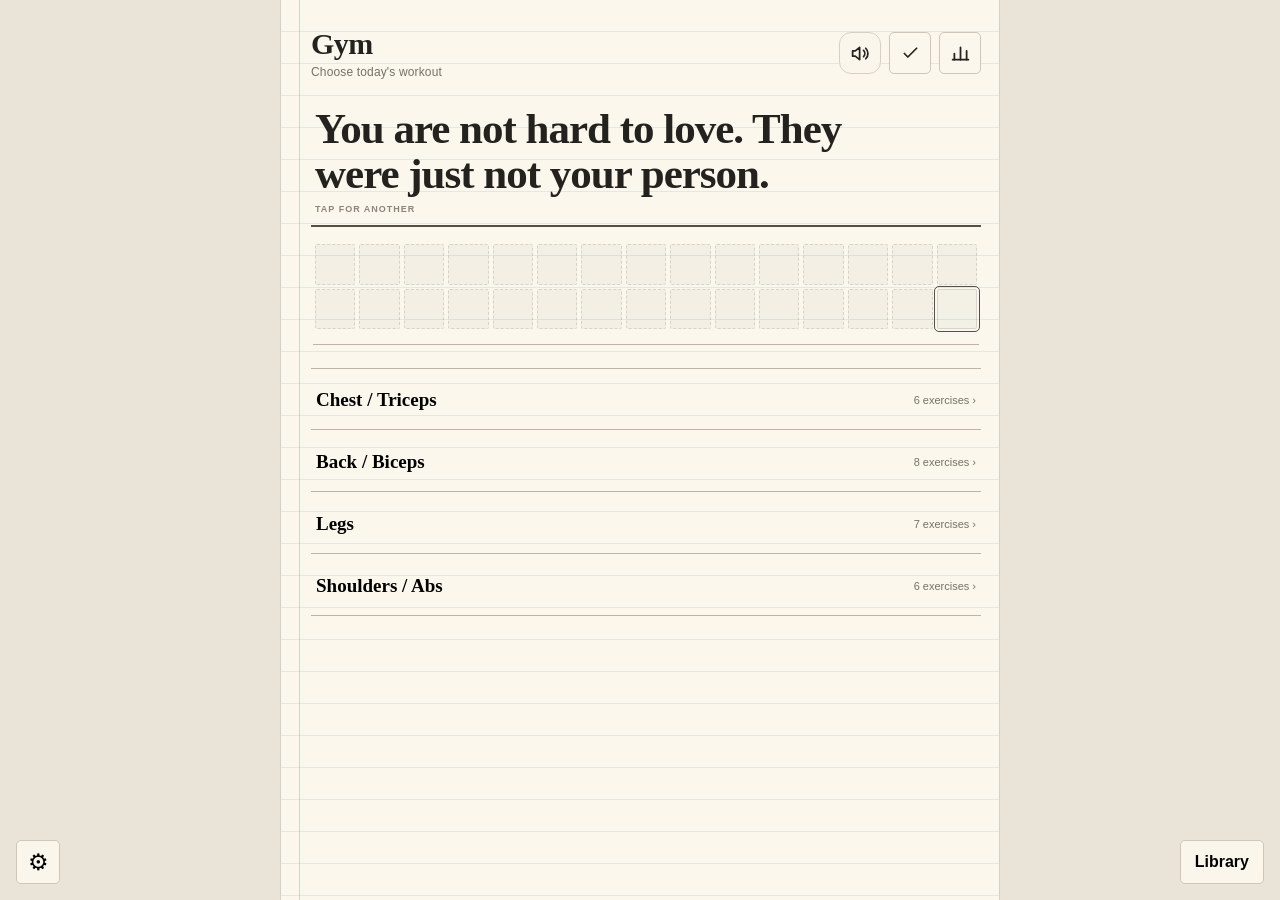
==== commit 0b781129: "Fix workout entry layout and per-set Aim targets" ====
--- a/legacy.html
+++ b/legacy.html
@@ -1310,7 +1310,7 @@
         const descending = weights.every((w,i) => i === 0 || w <= weights[i-1] + 0.001);
         const pieces = weights.map((w,i) => `${formatWeight(w)}${isAssistance ? 'kg assist ' : 'kg '}×${targets[i]}`);
         return {
-          kind:'hold', weight:null, reps:targets, title:'Keep your set weights',
+          kind:'hold', weight:null, weights:weights.slice(), reps:targets, title:'Keep your set weights',
           main: pieces.join(' · '),
           note: `${descending ? 'Back-off set pattern detected.' : 'Mixed loads detected.'} Keep the same set weights and ${earlyFailures ? 'repeat the reps with less early failure' : 'add one total rep'}. ${confidence}.`
         };
